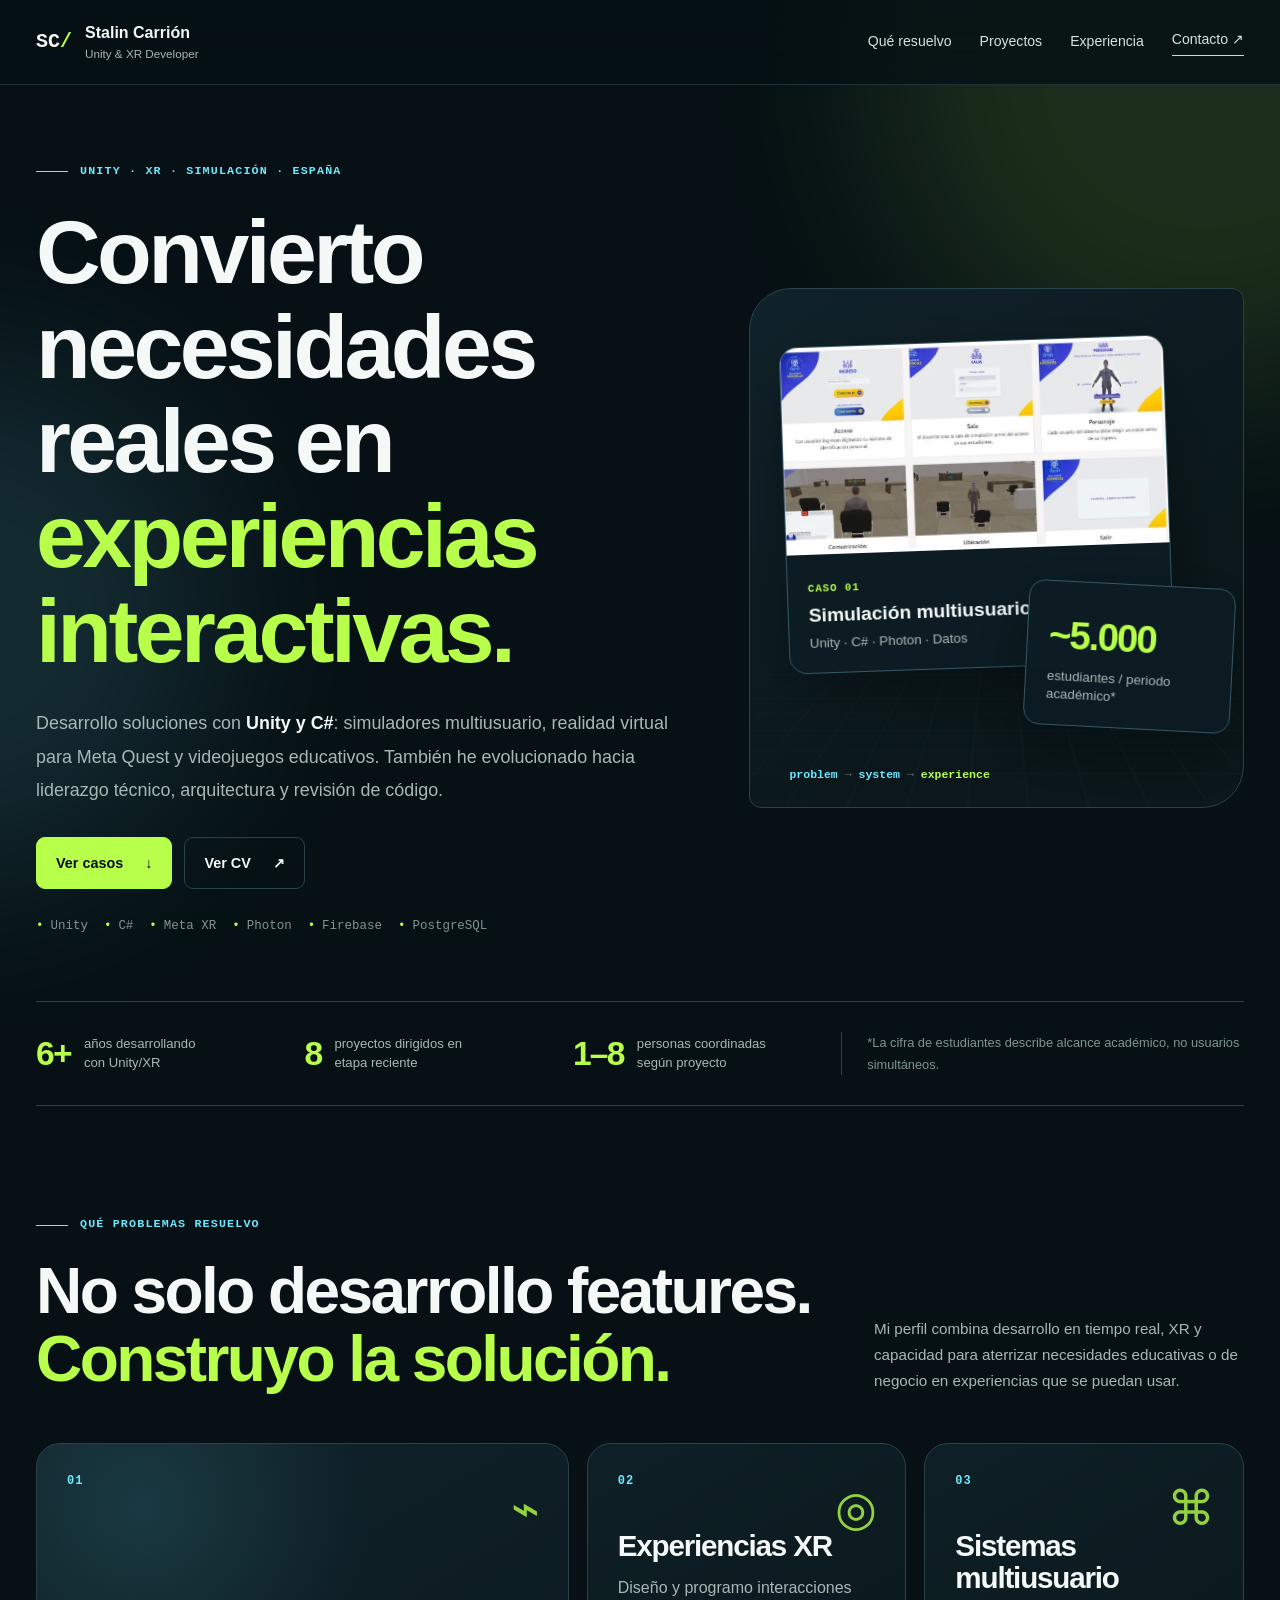
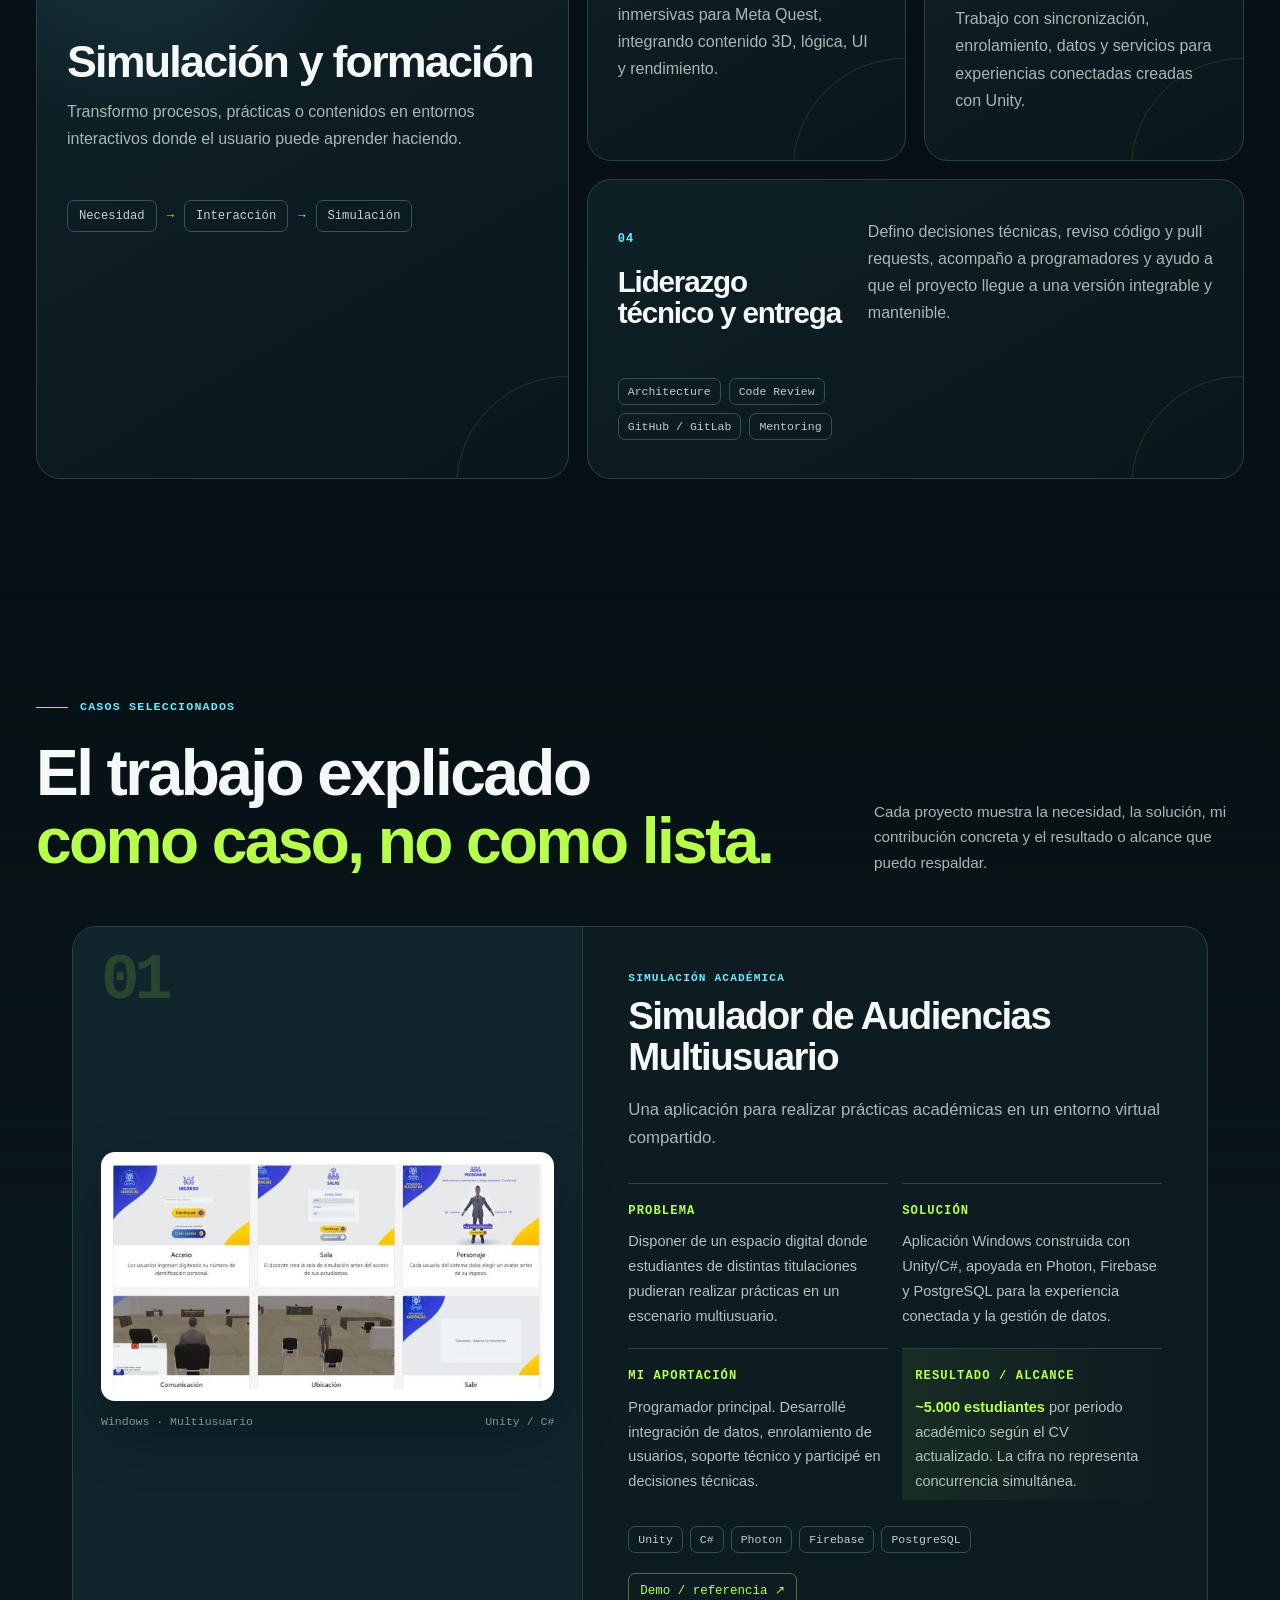
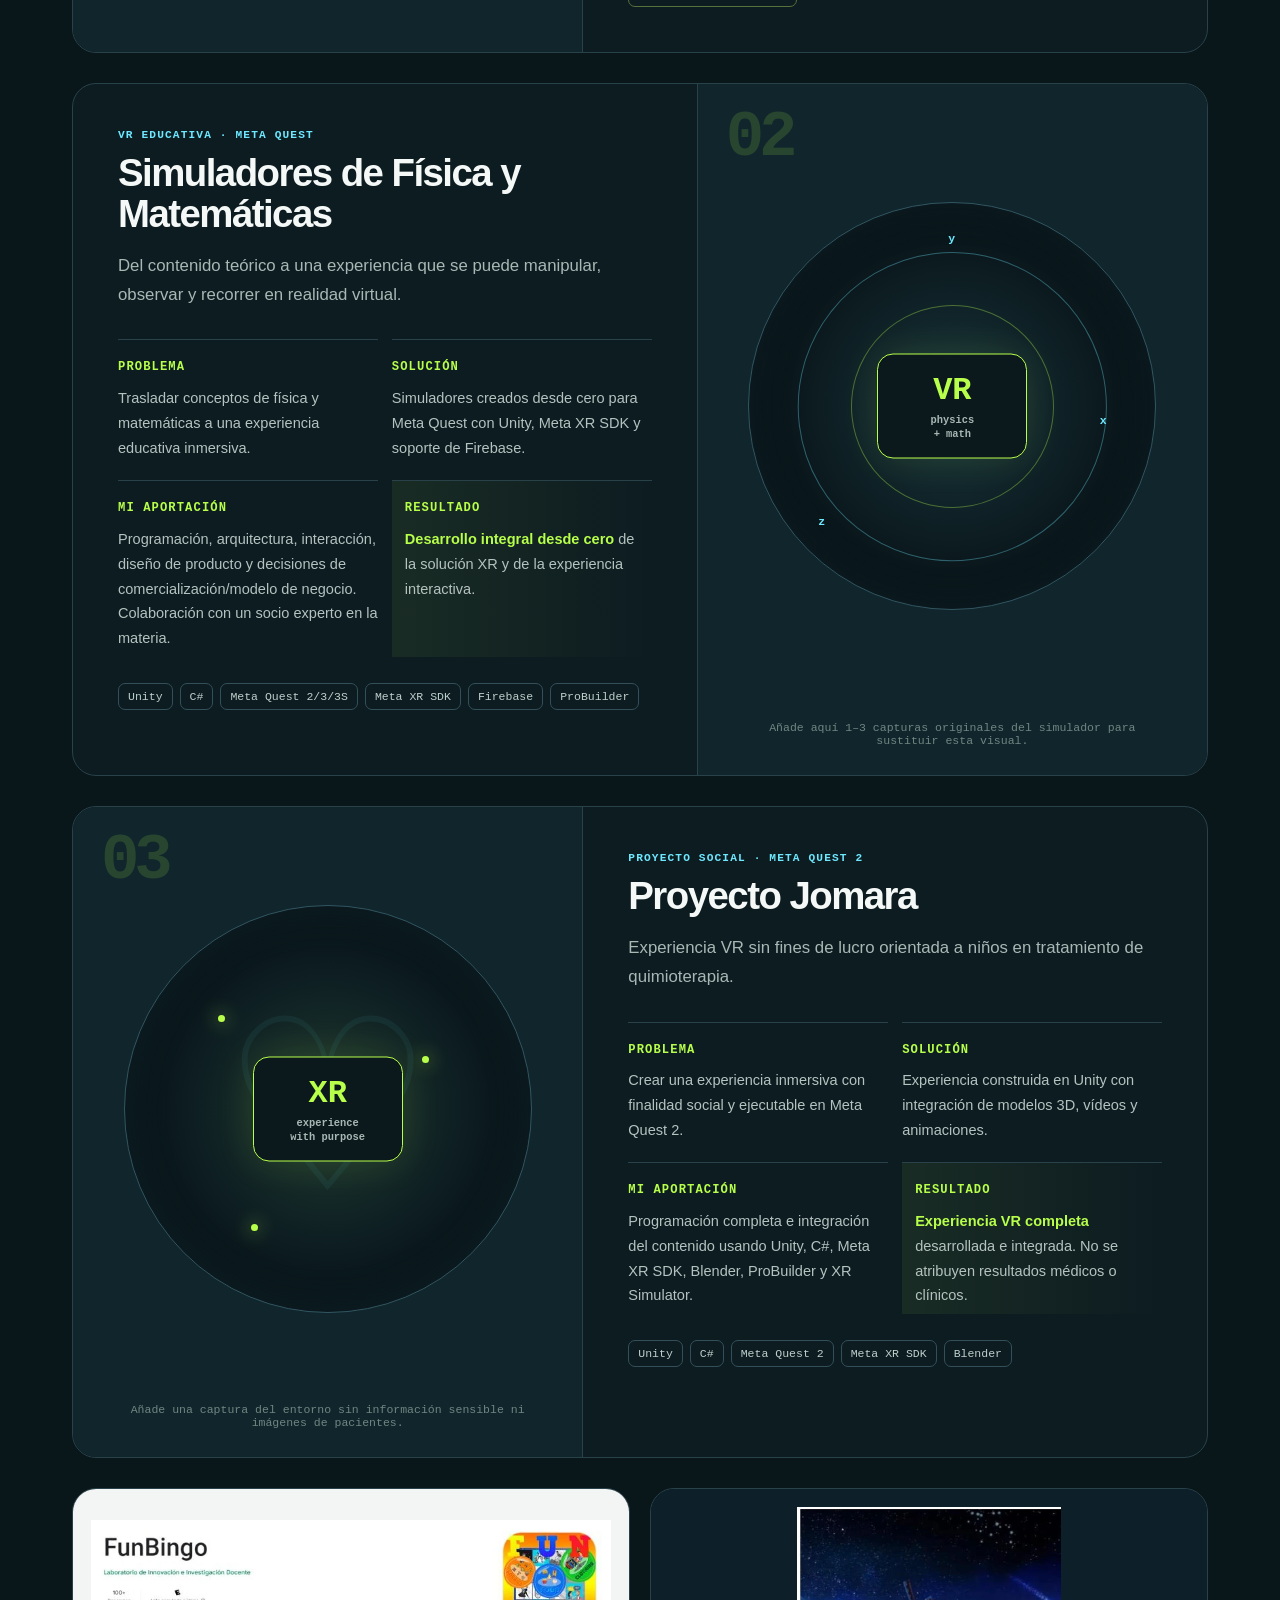
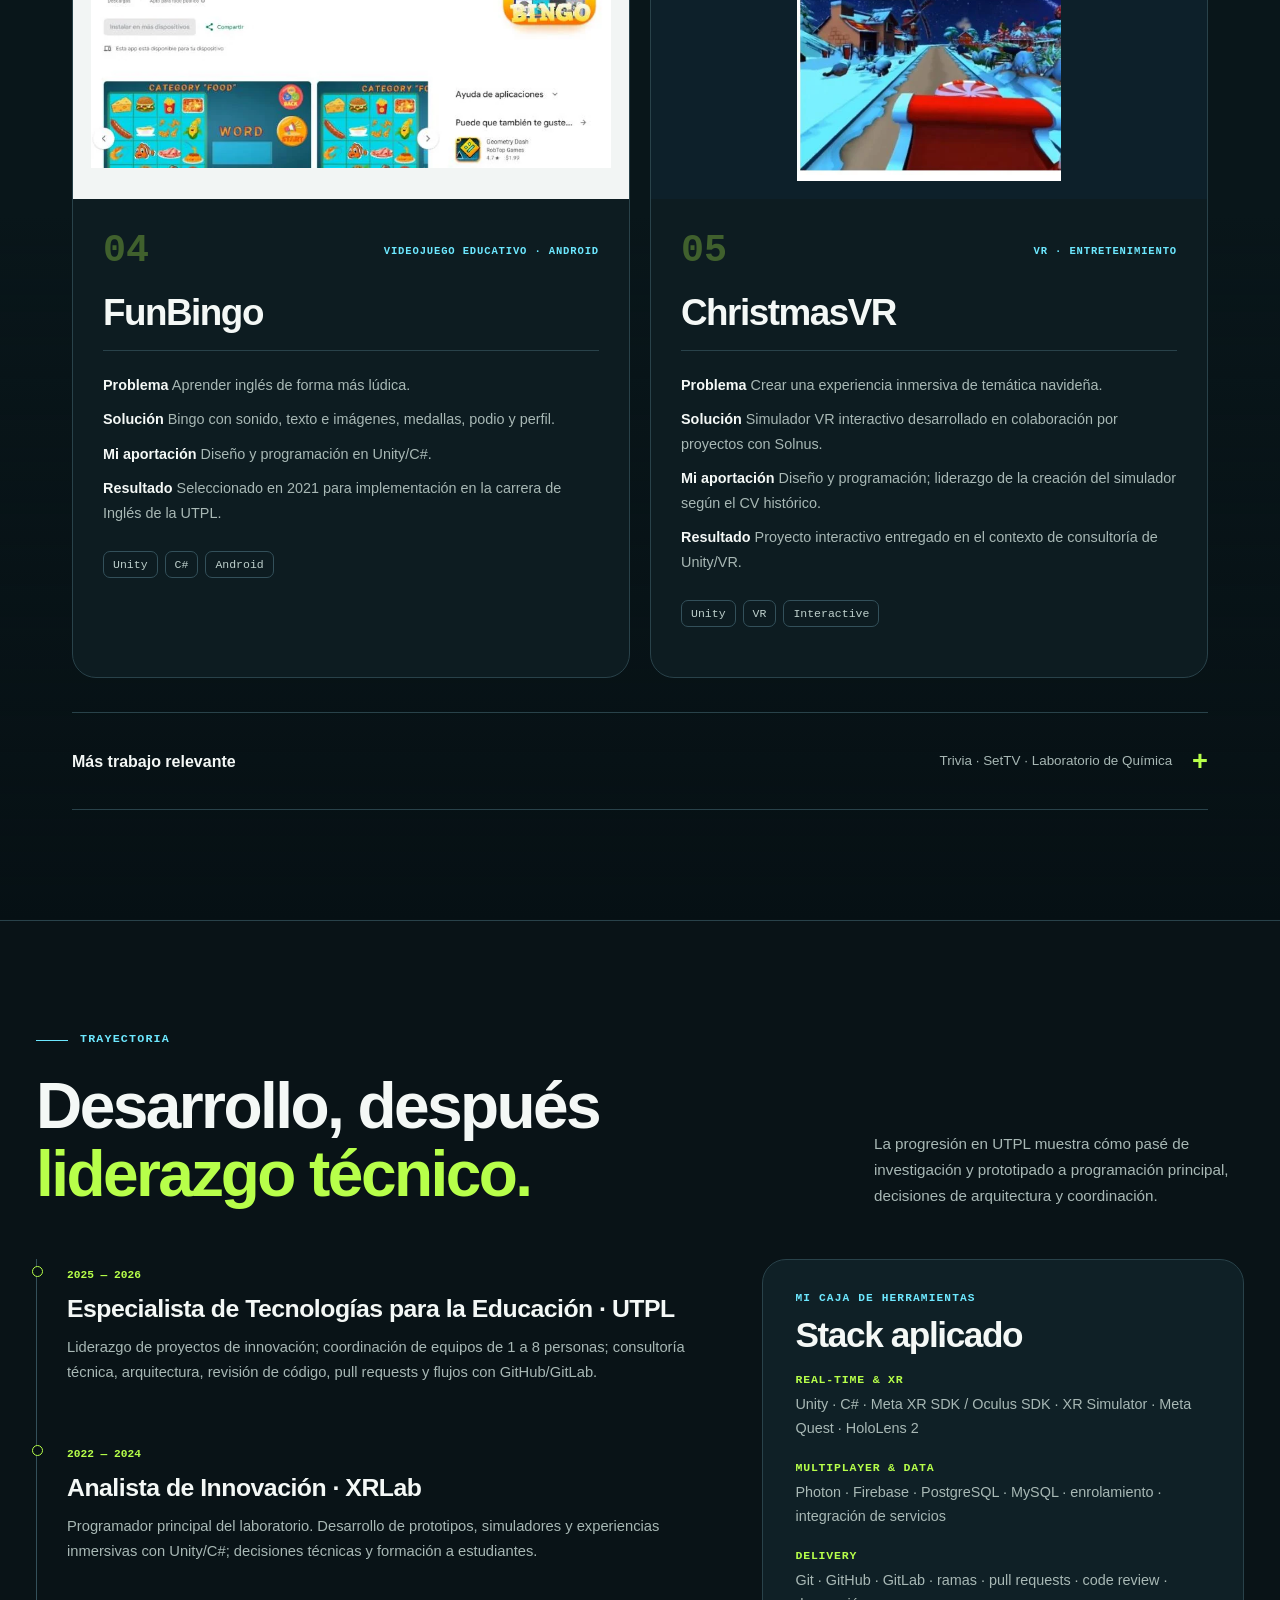
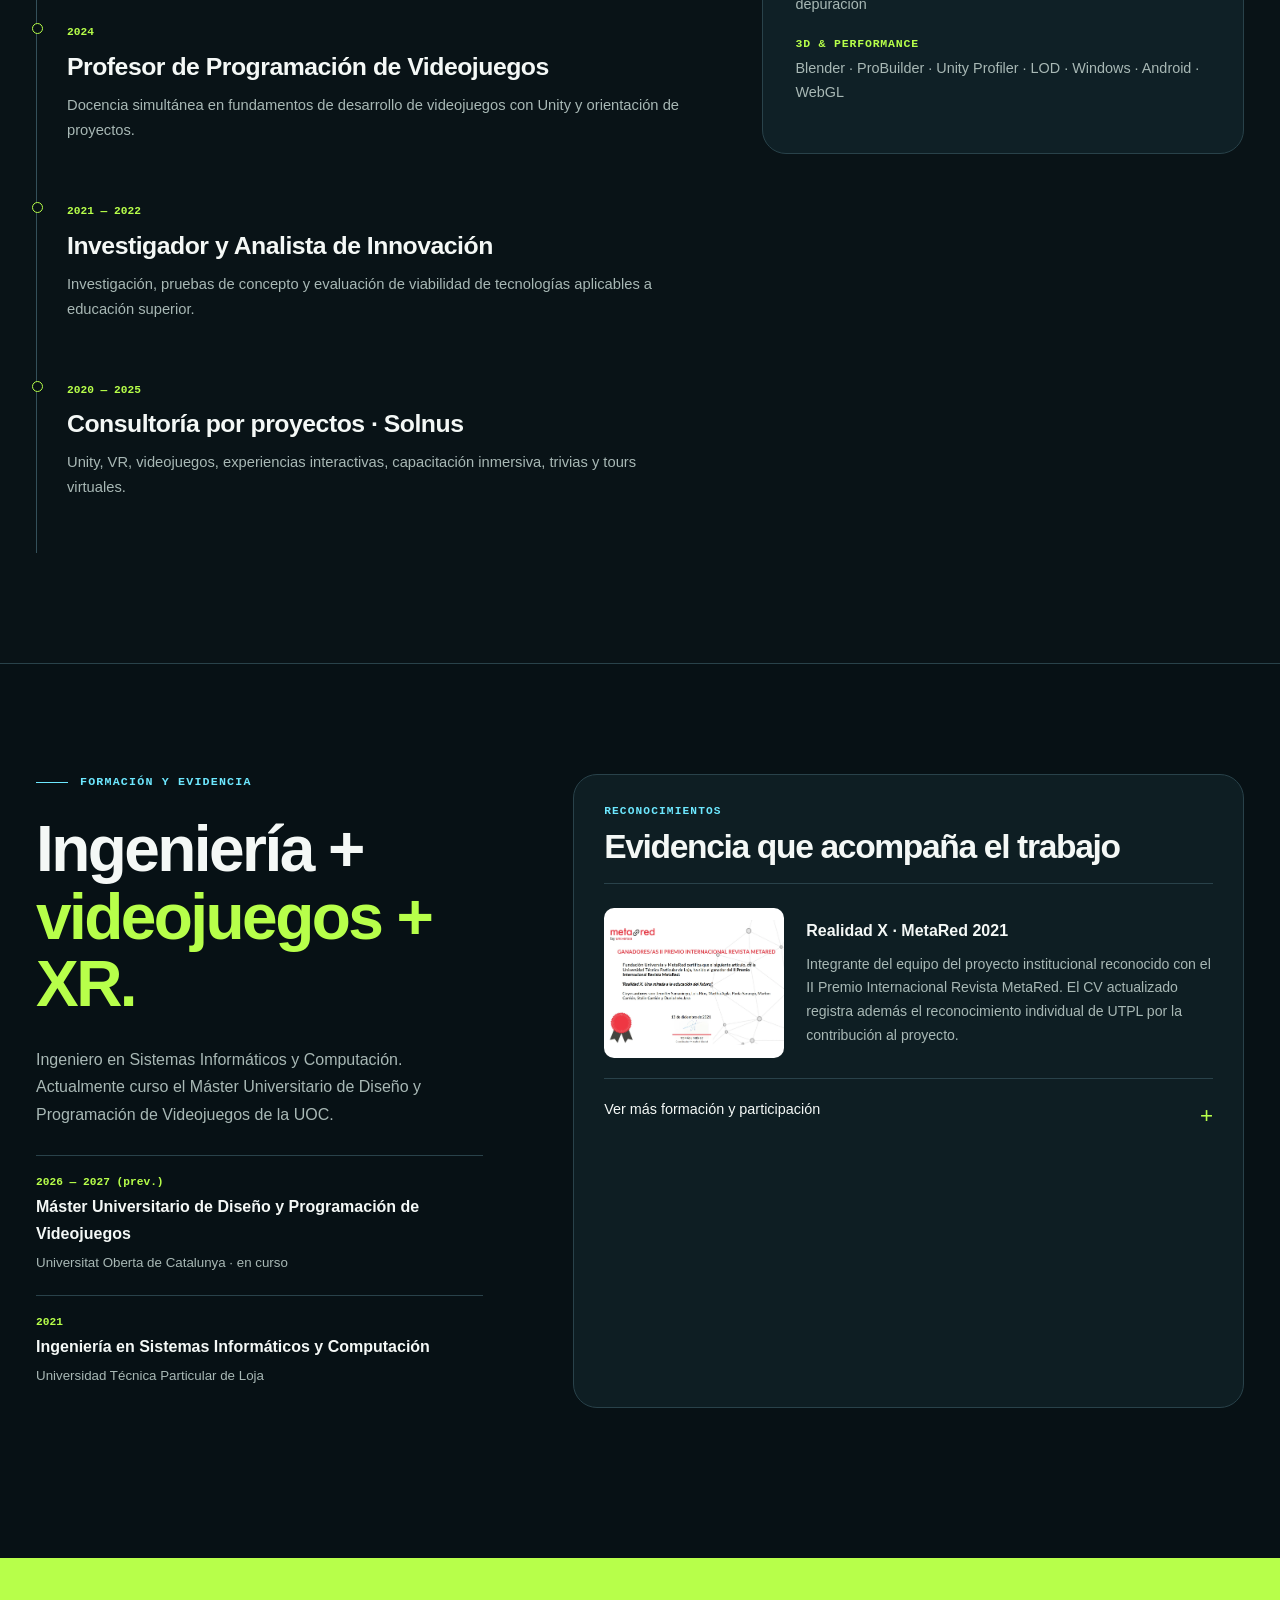
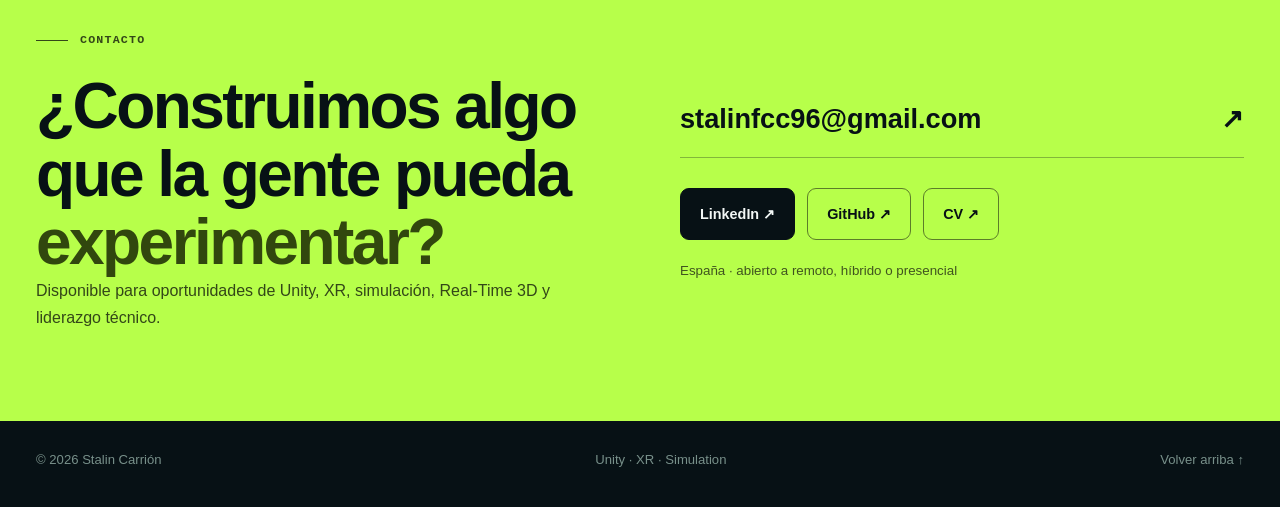
==== index.html @ 3adfeb64 "Portfolio files" ====
<!doctype html>
<html lang="es">
<head>
  <meta charset="utf-8">
  <meta name="viewport" content="width=device-width,initial-scale=1">
  <meta name="theme-color" content="#071115">
  <meta name="description" content="Portfolio de Stalin Carrión, Unity & XR Developer. Simulación multiusuario, realidad virtual, videojuegos educativos y liderazgo técnico.">
  <meta property="og:title" content="Stalin Carrión · Unity & XR Developer">
  <meta property="og:description" content="Unity, C#, XR y simulación aplicados a problemas reales. Casos, contribución técnica y resultados.">
  <meta property="og:type" content="website">
  <title>Stalin Carrión · Unity & XR Developer</title>
  <link rel="stylesheet" href="styles.css">
</head>
<body>
  <a class="skip" href="#contenido">Saltar al contenido</a>
  <div class="ambient ambient-a" aria-hidden="true"></div><div class="ambient ambient-b" aria-hidden="true"></div>
  <header class="site-header">
    <div class="wrap nav-wrap">
      <a class="brand" href="#inicio" aria-label="Stalin Carrión, inicio"><span class="brand-mark">SC<span>/</span></span><span>Stalin Carrión<small>Unity & XR Developer</small></span></a>
      <nav aria-label="Navegación principal"><a href="#soluciones">Qué resuelvo</a><a href="#proyectos">Proyectos</a><a href="#experiencia">Experiencia</a><a class="nav-cta" href="#contacto">Contacto ↗</a></nav>
    </div>
  </header>

  <main id="contenido">
    <section class="hero wrap" id="inicio">
      <div class="hero-copy reveal">
        <p class="eyebrow"><span></span> Unity · XR · Simulación · España</p>
        <h1>Convierto necesidades reales en <em>experiencias interactivas.</em></h1>
        <p class="hero-lead">Desarrollo soluciones con <strong>Unity y C#</strong>: simuladores multiusuario, realidad virtual para Meta Quest y videojuegos educativos. También he evolucionado hacia liderazgo técnico, arquitectura y revisión de código.</p>
        <div class="actions"><a class="btn primary" href="#proyectos">Ver casos <span>↓</span></a><a class="btn ghost" href="assets/cv/CV_Stalin_Carrion.pdf" target="_blank" rel="noopener">Ver CV <span>↗</span></a></div>
        <div class="tech-line" aria-label="Tecnologías destacadas"><span>Unity</span><span>C#</span><span>Meta XR</span><span>Photon</span><span>Firebase</span><span>PostgreSQL</span></div>
      </div>
      <div class="hero-stage reveal" aria-label="Proyecto destacado">
        <div class="stage-grid"></div>
        <div class="stage-card stage-card-main"><img src="assets/img/audiencias.webp" alt="Capturas del Simulador de Audiencias Multiusuario"><div><span class="kicker">CASO 01</span><strong>Simulación multiusuario</strong><small>Unity · C# · Photon · Datos</small></div></div>
        <div class="stage-card stage-card-float"><span>~5.000</span><small>estudiantes / periodo académico*</small></div>
        <div class="stage-code" aria-hidden="true"><span>problem</span> → <span>system</span> → <b>experience</b></div>
      </div>
    </section>

    <section class="proof wrap reveal" aria-label="Resumen profesional">
      <div><strong>6+</strong><span>años desarrollando con Unity/XR</span></div>
      <div><strong>8</strong><span>proyectos dirigidos en etapa reciente</span></div>
      <div><strong>1–8</strong><span>personas coordinadas según proyecto</span></div>
      <p>*La cifra de estudiantes describe alcance académico, no usuarios simultáneos.</p>
    </section>

    <section class="section wrap" id="soluciones">
      <div class="section-head reveal"><div><p class="eyebrow"><span></span> Qué problemas resuelvo</p><h2>No solo desarrollo features.<br><em>Construyo la solución.</em></h2></div><p>Mi perfil combina desarrollo en tiempo real, XR y capacidad para aterrizar necesidades educativas o de negocio en experiencias que se puedan usar.</p></div>
      <div class="bento">
        <article class="solve-card solve-large reveal"><div class="solve-index">01</div><div class="solve-icon">⌁</div><h3>Simulación y formación</h3><p>Transformo procesos, prácticas o contenidos en entornos interactivos donde el usuario puede aprender haciendo.</p><div class="mini-flow"><span>Necesidad</span><i>→</i><span>Interacción</span><i>→</i><span>Simulación</span></div></article>
        <article class="solve-card reveal"><div class="solve-index">02</div><div class="solve-icon">◎</div><h3>Experiencias XR</h3><p>Diseño y programo interacciones inmersivas para Meta Quest, integrando contenido 3D, lógica, UI y rendimiento.</p></article>
        <article class="solve-card reveal"><div class="solve-index">03</div><div class="solve-icon">⌘</div><h3>Sistemas multiusuario</h3><p>Trabajo con sincronización, enrolamiento, datos y servicios para experiencias conectadas creadas con Unity.</p></article>
        <article class="solve-card solve-wide reveal"><div><div class="solve-index">04</div><h3>Liderazgo técnico y entrega</h3></div><p>Defino decisiones técnicas, reviso código y pull requests, acompaño a programadores y ayudo a que el proyecto llegue a una versión integrable y mantenible.</p><div class="badge-row"><span>Architecture</span><span>Code Review</span><span>GitHub / GitLab</span><span>Mentoring</span></div></article>
      </div>
    </section>

    <section class="section projects-section" id="proyectos">
      <div class="wrap"><div class="section-head reveal"><div><p class="eyebrow"><span></span> Casos seleccionados</p><h2>El trabajo explicado<br><em>como caso, no como lista.</em></h2></div><p>Cada proyecto muestra la necesidad, la solución, mi contribución concreta y el resultado o alcance que puedo respaldar.</p></div>

        <article class="case wrap-card reveal" id="audiencias">
          <div class="case-media"><div class="case-number">01</div><a class="image-frame" href="assets/img/audiencias.webp" data-lightbox><img src="assets/img/audiencias.webp" alt="Pantallas de acceso, avatar y sala del Simulador de Audiencias Multiusuario"></a><div class="media-caption"><span>Windows · Multiusuario</span><span>Unity / C#</span></div></div>
          <div class="case-copy"><p class="case-kind">SIMULACIÓN ACADÉMICA</p><h3>Simulador de Audiencias Multiusuario</h3><p class="case-intro">Una aplicación para realizar prácticas académicas en un entorno virtual compartido.</p><div class="case-grid"><div><h4>Problema</h4><p>Disponer de un espacio digital donde estudiantes de distintas titulaciones pudieran realizar prácticas en un escenario multiusuario.</p></div><div><h4>Solución</h4><p>Aplicación Windows construida con Unity/C#, apoyada en Photon, Firebase y PostgreSQL para la experiencia conectada y la gestión de datos.</p></div><div><h4>Mi aportación</h4><p>Programador principal. Desarrollé integración de datos, enrolamiento de usuarios, soporte técnico y participé en decisiones técnicas.</p></div><div class="outcome"><h4>Resultado / alcance</h4><p><strong>~5.000 estudiantes</strong> por periodo académico según el CV actualizado. La cifra no representa concurrencia simultánea.</p></div></div><div class="stack"><span>Unity</span><span>C#</span><span>Photon</span><span>Firebase</span><span>PostgreSQL</span></div><div class="project-links" data-project="audiencias"></div></div>
        </article>

        <article class="case wrap-card reverse reveal" id="fisica">
          <div class="case-media media-concept"><div class="case-number">02</div><div class="concept-visual"><div class="orbit o1"></div><div class="orbit o2"></div><div class="vr-box">VR<span>physics<br>+ math</span></div><div class="axis axis-x">x</div><div class="axis axis-y">y</div><div class="axis axis-z">z</div></div><p class="placeholder-note">Añade aquí 1–3 capturas originales del simulador para sustituir esta visual.</p></div>
          <div class="case-copy"><p class="case-kind">VR EDUCATIVA · META QUEST</p><h3>Simuladores de Física y Matemáticas</h3><p class="case-intro">Del contenido teórico a una experiencia que se puede manipular, observar y recorrer en realidad virtual.</p><div class="case-grid"><div><h4>Problema</h4><p>Trasladar conceptos de física y matemáticas a una experiencia educativa inmersiva.</p></div><div><h4>Solución</h4><p>Simuladores creados desde cero para Meta Quest con Unity, Meta XR SDK y soporte de Firebase.</p></div><div><h4>Mi aportación</h4><p>Programación, arquitectura, interacción, diseño de producto y decisiones de comercialización/modelo de negocio. Colaboración con un socio experto en la materia.</p></div><div class="outcome"><h4>Resultado</h4><p><strong>Desarrollo integral desde cero</strong> de la solución XR y de la experiencia interactiva.</p></div></div><div class="stack"><span>Unity</span><span>C#</span><span>Meta Quest 2/3/3S</span><span>Meta XR SDK</span><span>Firebase</span><span>ProBuilder</span></div><div class="project-links" data-project="fisica"></div></div>
        </article>

        <article class="case wrap-card reveal" id="jomara">
          <div class="case-media media-concept social"><div class="case-number">03</div><div class="concept-visual"><div class="heartline">♡</div><div class="vr-box">XR<span>experience<br>with purpose</span></div><div class="spark s1"></div><div class="spark s2"></div><div class="spark s3"></div></div><p class="placeholder-note">Añade una captura del entorno sin información sensible ni imágenes de pacientes.</p></div>
          <div class="case-copy"><p class="case-kind">PROYECTO SOCIAL · META QUEST 2</p><h3>Proyecto Jomara</h3><p class="case-intro">Experiencia VR sin fines de lucro orientada a niños en tratamiento de quimioterapia.</p><div class="case-grid"><div><h4>Problema</h4><p>Crear una experiencia inmersiva con finalidad social y ejecutable en Meta Quest 2.</p></div><div><h4>Solución</h4><p>Experiencia construida en Unity con integración de modelos 3D, vídeos y animaciones.</p></div><div><h4>Mi aportación</h4><p>Programación completa e integración del contenido usando Unity, C#, Meta XR SDK, Blender, ProBuilder y XR Simulator.</p></div><div class="outcome"><h4>Resultado</h4><p><strong>Experiencia VR completa</strong> desarrollada e integrada. No se atribuyen resultados médicos o clínicos.</p></div></div><div class="stack"><span>Unity</span><span>C#</span><span>Meta Quest 2</span><span>Meta XR SDK</span><span>Blender</span></div><div class="project-links" data-project="jomara"></div></div>
        </article>

        <div class="project-duo">
          <article class="mini-case reveal" id="funbingo"><a class="mini-image light" href="assets/img/funbingo.webp" data-lightbox><img src="assets/img/funbingo.webp" alt="Capturas de FunBingo"></a><div class="mini-copy"><div class="mini-top"><span>04</span><p>VIDEOJUEGO EDUCATIVO · ANDROID</p></div><h3>FunBingo</h3><div class="mini-facts"><p><b>Problema</b> Aprender inglés de forma más lúdica.</p><p><b>Solución</b> Bingo con sonido, texto e imágenes, medallas, podio y perfil.</p><p><b>Mi aportación</b> Diseño y programación en Unity/C#.</p><p><b>Resultado</b> Seleccionado en 2021 para implementación en la carrera de Inglés de la UTPL.</p></div><div class="stack"><span>Unity</span><span>C#</span><span>Android</span></div><div class="project-links" data-project="funbingo"></div></div></article>
          <article class="mini-case reveal" id="christmas-vr"><a class="mini-image dark-img" href="assets/img/christmas-vr.webp" data-lightbox><img src="assets/img/christmas-vr.webp" alt="Escena de ChristmasVR"></a><div class="mini-copy"><div class="mini-top"><span>05</span><p>VR · ENTRETENIMIENTO</p></div><h3>ChristmasVR</h3><div class="mini-facts"><p><b>Problema</b> Crear una experiencia inmersiva de temática navideña.</p><p><b>Solución</b> Simulador VR interactivo desarrollado en colaboración por proyectos con Solnus.</p><p><b>Mi aportación</b> Diseño y programación; liderazgo de la creación del simulador según el CV histórico.</p><p><b>Resultado</b> Proyecto interactivo entregado en el contexto de consultoría de Unity/VR.</p></div><div class="stack"><span>Unity</span><span>VR</span><span>Interactive</span></div><div class="project-links" data-project="christmas"></div></div></article>
        </div>

        <details class="more-work reveal"><summary><span>Más trabajo relevante</span><span>Trivia · SetTV · Laboratorio de Química</span><b>+</b></summary><div class="more-grid"><article><a href="assets/img/trivia.webp" data-lightbox><img src="assets/img/trivia.webp" alt="Capturas de Trivia of University"></a><p class="case-kind">DISEÑO + PROGRAMACIÓN</p><h3>Trivia of University</h3><p>Juego de trivia interactivo para móvil y pantallas táctiles.</p></article><article><a href="assets/img/set-tv.webp" data-lightbox><img src="assets/img/set-tv.webp" alt="Captura del Simulador SetTV"></a><p class="case-kind">ASESORÍA DE PROGRAMACIÓN</p><h3>Simulador SetTV</h3><p>Participación como asesor técnico/programación, sin atribuirme el desarrollo completo.</p></article><article><a href="assets/img/quimica.webp" data-lightbox><img src="assets/img/quimica.webp" alt="Captura del Simulador de Laboratorio de Química"></a><p class="case-kind">ASESORÍA DE PROGRAMACIÓN</p><h3>Laboratorio de Química</h3><p>Apoyo y asesoría de programación en un simulador educativo.</p></article></div></details>
      </div>
    </section>

    <section class="section experience" id="experiencia"><div class="wrap"><div class="section-head reveal"><div><p class="eyebrow"><span></span> Trayectoria</p><h2>Desarrollo, después<br><em>liderazgo técnico.</em></h2></div><p>La progresión en UTPL muestra cómo pasé de investigación y prototipado a programación principal, decisiones de arquitectura y coordinación.</p></div><div class="exp-layout"><div class="timeline reveal"><article><span class="date">2025 — 2026</span><h3>Especialista de Tecnologías para la Educación · UTPL</h3><p>Liderazgo de proyectos de innovación; coordinación de equipos de 1 a 8 personas; consultoría técnica, arquitectura, revisión de código, pull requests y flujos con GitHub/GitLab.</p></article><article><span class="date">2022 — 2024</span><h3>Analista de Innovación · XRLab</h3><p>Programador principal del laboratorio. Desarrollo de prototipos, simuladores y experiencias inmersivas con Unity/C#; decisiones técnicas y formación a estudiantes.</p></article><article><span class="date">2024</span><h3>Profesor de Programación de Videojuegos</h3><p>Docencia simultánea en fundamentos de desarrollo de videojuegos con Unity y orientación de proyectos.</p></article><article><span class="date">2021 — 2022</span><h3>Investigador y Analista de Innovación</h3><p>Investigación, pruebas de concepto y evaluación de viabilidad de tecnologías aplicables a educación superior.</p></article><article><span class="date">2020 — 2025</span><h3>Consultoría por proyectos · Solnus</h3><p>Unity, VR, videojuegos, experiencias interactivas, capacitación inmersiva, trivias y tours virtuales.</p></article></div><aside class="toolbox reveal"><p class="case-kind">MI CAJA DE HERRAMIENTAS</p><h3>Stack aplicado</h3><dl><dt>Real-time & XR</dt><dd>Unity · C# · Meta XR SDK / Oculus SDK · XR Simulator · Meta Quest · HoloLens 2</dd><dt>Multiplayer & Data</dt><dd>Photon · Firebase · PostgreSQL · MySQL · enrolamiento · integración de servicios</dd><dt>Delivery</dt><dd>Git · GitHub · GitLab · ramas · pull requests · code review · depuración</dd><dt>3D & Performance</dt><dd>Blender · ProBuilder · Unity Profiler · LOD · Windows · Android · WebGL</dd></dl></aside></div></div></section>

    <section class="section wrap profile" id="perfil"><div class="profile-copy reveal"><p class="eyebrow"><span></span> Formación y evidencia</p><h2>Ingeniería +<br><em>videojuegos + XR.</em></h2><p>Ingeniero en Sistemas Informáticos y Computación. Actualmente curso el Máster Universitario de Diseño y Programación de Videojuegos de la UOC.</p><div class="edu"><span>2026 — 2027 (prev.)</span><strong>Máster Universitario de Diseño y Programación de Videojuegos</strong><small>Universitat Oberta de Catalunya · en curso</small></div><div class="edu"><span>2021</span><strong>Ingeniería en Sistemas Informáticos y Computación</strong><small>Universidad Técnica Particular de Loja</small></div></div><div class="recognition reveal"><p class="case-kind">RECONOCIMIENTOS</p><h3>Evidencia que acompaña el trabajo</h3><div class="recognition-card"><img src="assets/img/metared.webp" alt="Certificado del II Premio Internacional Revista MetaRed"><div><strong>Realidad X · MetaRed 2021</strong><p>Integrante del equipo del proyecto institucional reconocido con el II Premio Internacional Revista MetaRed. El CV actualizado registra además el reconocimiento individual de UTPL por la contribución al proyecto.</p></div></div><details><summary>Ver más formación y participación <span>+</span></summary><ul><li>Ponente · Seminario de Experiencias Educativas con Realidad Extendida (2021)</li><li>Curso-taller “Realidad Aumentada en la Educación” (2023)</li><li>Participación · Congreso de Innovación Educativa RIEU (2025)</li></ul></details></div></section>

    <section class="contact" id="contacto"><div class="wrap contact-grid reveal"><div><p class="eyebrow dark-eye"><span></span> Contacto</p><h2>¿Construimos algo<br>que la gente pueda <em>experimentar?</em></h2><p>Disponible para oportunidades de Unity, XR, simulación, Real-Time 3D y liderazgo técnico.</p></div><div class="contact-actions"><a class="email" href="mailto:stalinfcc96@gmail.com">stalinfcc96@gmail.com <span>↗</span></a><div class="actions"><a class="btn ink" href="https://www.linkedin.com/in/stalin-carrion-1705741b4/" target="_blank" rel="noopener">LinkedIn ↗</a><a class="btn outline-ink github-link" href="#" target="_blank" rel="noopener" hidden>GitHub ↗</a><a class="btn outline-ink" href="assets/cv/CV_Stalin_Carrion.pdf" target="_blank" rel="noopener">CV ↗</a></div><small>España · abierto a remoto, híbrido o presencial</small></div></div></section>
  </main>

  <footer class="wrap footer"><span>© <span id="year"></span> Stalin Carrión</span><span>Unity · XR · Simulation</span><a href="#inicio">Volver arriba ↑</a></footer>

  <div class="lightbox" id="lightbox" hidden><button aria-label="Cerrar imagen">×</button><img alt="Vista ampliada"><p></p></div>
  <script src="config.js"></script><script src="script.js"></script>
</body>
</html>
---- styles.css ----
:root{color-scheme:dark;--bg:#071115;--bg2:#0b171c;--panel:#0f1f25;--panel2:#12262d;--ink:#f4f8f6;--muted:#a8b8b5;--line:#29424a;--accent:#b7ff4a;--cyan:#6de8ff;--warm:#f1ffcf;--radius:24px;--mono:ui-monospace,SFMono-Regular,Consolas,monospace}*{box-sizing:border-box}html{scroll-behavior:smooth;scroll-padding-top:100px}body{margin:0;background:var(--bg);color:var(--ink);font:16px/1.7 Inter,"Segoe UI",Arial,sans-serif;overflow-x:hidden}body:before{content:"";position:fixed;inset:0;pointer-events:none;opacity:.18;background-image:linear-gradient(rgba(255,255,255,.03) 1px,transparent 1px),linear-gradient(90deg,rgba(255,255,255,.03) 1px,transparent 1px);background-size:56px 56px;mask-image:linear-gradient(to bottom,#000 0,transparent 85%);z-index:-3}.ambient{position:fixed;border-radius:50%;filter:blur(90px);opacity:.12;pointer-events:none;z-index:-2}.ambient-a{width:650px;height:650px;background:var(--accent);top:-260px;right:-250px}.ambient-b{width:520px;height:520px;background:var(--cyan);left:-300px;top:40%}a{color:inherit;text-decoration:none}img{max-width:100%;display:block}h1,h2,h3,h4,p{margin-top:0}h1,h2,h3{letter-spacing:-.04em;line-height:1.06}h1{font-size:clamp(3.4rem,7vw,7rem);font-weight:650;margin-bottom:28px}h2{font-size:clamp(2.7rem,5vw,5rem);font-weight:620;margin:0}h3{font-size:clamp(1.8rem,3vw,3.2rem);margin-bottom:18px;font-weight:620}h4{font-size:.76rem;font-family:var(--mono);letter-spacing:.09em;text-transform:uppercase;color:var(--accent);margin-bottom:8px}em{font-style:normal;color:var(--accent)}strong{font-weight:650}.wrap{width:min(1240px,calc(100% - 72px));margin-inline:auto}.skip{position:fixed;top:14px;left:14px;background:var(--accent);color:#071115;padding:10px 14px;transform:translateY(-170%);z-index:100}.skip:focus{transform:none}.site-header{position:sticky;top:0;z-index:40;border-bottom:1px solid rgba(61,91,99,.45);background:rgba(7,17,21,.84);backdrop-filter:blur(18px)}.nav-wrap{min-height:84px;display:flex;justify-content:space-between;align-items:center;gap:24px}.brand{display:flex;align-items:center;gap:13px;font-weight:650;line-height:1.2}.brand small{display:block;color:var(--muted);font-size:.73rem;font-weight:400;margin-top:4px}.brand-mark{font-family:var(--mono);font-size:1.25rem}.brand-mark span{color:var(--accent)}nav{display:flex;gap:28px;align-items:center;font-size:.88rem}nav a{color:#d7e1df}nav a:hover{color:var(--accent)}.nav-cta{border-bottom:1px solid var(--accent);padding-bottom:4px}.hero{min-height:760px;display:grid;grid-template-columns:1.13fr .87fr;gap:70px;align-items:center;padding-block:78px 68px}.eyebrow{font:700 .73rem/1.5 var(--mono);letter-spacing:.1em;text-transform:uppercase;color:var(--cyan);display:flex;align-items:center;gap:12px;margin-bottom:24px}.eyebrow>span{display:inline-block;width:32px;height:1px;background:currentColor}.hero-lead{font-size:1.12rem;line-height:1.85;color:var(--muted);max-width:670px}.hero-lead strong{color:var(--ink)}.actions{display:flex;gap:12px;flex-wrap:wrap;margin-top:30px}.btn{display:inline-flex;align-items:center;justify-content:center;gap:22px;min-height:52px;padding:12px 19px;border-radius:9px;border:1px solid var(--line);font-weight:650;font-size:.9rem;transition:.2s transform,.2s background,.2s border-color}.btn:hover{transform:translateY(-2px)}.primary{background:var(--accent);color:#071115;border-color:var(--accent)}.ghost:hover{border-color:var(--accent);background:#101f17}.tech-line{display:flex;gap:10px 16px;flex-wrap:wrap;color:#7f9490;font:.78rem var(--mono);margin-top:30px}.tech-line span:before{content:"•";color:var(--accent);margin-right:7px}.hero-stage{position:relative;min-height:520px;border:1px solid var(--line);border-radius:42px 12px 42px 12px;background:linear-gradient(145deg,#10232a,#0b171b 65%);overflow:hidden;padding:44px}.stage-grid{position:absolute;inset:0;opacity:.28;background-image:linear-gradient(rgba(109,232,255,.08) 1px,transparent 1px),linear-gradient(90deg,rgba(109,232,255,.08) 1px,transparent 1px);background-size:38px 38px;transform:perspective(500px) rotateX(58deg) translateY(150px) scale(1.6);transform-origin:bottom}.stage-card{position:absolute;z-index:2;background:rgba(12,28,34,.94);border:1px solid #345864;box-shadow:0 22px 65px rgba(0,0,0,.35)}.stage-card-main{left:7%;top:10%;width:78%;border-radius:18px;overflow:hidden;transform:rotate(-2deg)}.stage-card-main img{width:100%;background:#fff;aspect-ratio:1.85;object-fit:contain}.stage-card-main>div{padding:18px 20px}.stage-card-main strong,.stage-card-main small{display:block}.stage-card-main strong{font-size:1.2rem}.stage-card-main small{color:var(--muted)}.kicker{font:700 .67rem var(--mono);color:var(--accent);letter-spacing:.09em}.stage-card-float{right:2%;bottom:15%;width:42%;padding:21px;border-radius:16px;transform:rotate(3deg);backdrop-filter:blur(8px)}.stage-card-float span{display:block;color:var(--accent);font-size:2.4rem;font-weight:650;letter-spacing:-.05em}.stage-card-float small{display:block;color:var(--muted);line-height:1.35}.stage-code{position:absolute;bottom:5%;left:8%;font:700 .72rem var(--mono);color:#68807b}.stage-code span{color:var(--cyan)}.stage-code b{color:var(--accent)}.proof{display:grid;grid-template-columns:1fr 1fr 1fr 1.5fr;border-block:1px solid var(--line);padding-block:30px}.proof>div{display:flex;align-items:center;gap:13px}.proof strong{font-size:2.1rem;line-height:1;color:var(--accent);letter-spacing:-.05em}.proof span{font-size:.82rem;line-height:1.4;color:var(--muted);max-width:135px}.proof p{margin:0;border-left:1px solid var(--line);padding-left:25px;color:#7f9490;font-size:.8rem;align-self:center}.section{padding-block:110px}.section-head{display:flex;justify-content:space-between;gap:55px;align-items:end;margin-bottom:50px}.section-head>div{max-width:850px}.section-head>p{color:var(--muted);max-width:370px;margin:0;font-size:.95rem}.bento{display:grid;grid-template-columns:1.25fr .75fr .75fr;gap:18px}.solve-card{position:relative;background:linear-gradient(150deg,#0e2026,#0a171b);border:1px solid var(--line);border-radius:var(--radius);padding:30px;min-height:300px;overflow:hidden}.solve-card:after{content:"";position:absolute;width:220px;height:220px;border:1px solid rgba(183,255,74,.12);border-radius:50%;right:-110px;bottom:-120px}.solve-card h3{font-size:1.85rem;margin:42px 0 12px}.solve-card p{color:var(--muted);max-width:490px}.solve-large{grid-row:span 2;min-height:620px;background:radial-gradient(circle at 20% 10%,rgba(109,232,255,.12),transparent 32%),linear-gradient(150deg,#0f2229,#0a171b)}.solve-large h3{font-size:2.8rem;margin-top:150px}.solve-wide{grid-column:2/4;min-height:300px;display:grid;grid-template-columns:.8fr 1.2fr;gap:20px;align-items:center}.solve-wide h3{margin:20px 0 0}.solve-icon{position:absolute;right:28px;top:28px;font-size:3rem;color:var(--accent);font-family:var(--mono);opacity:.8}.solve-index{font:700 .75rem var(--mono);color:var(--cyan);letter-spacing:.08em}.mini-flow{margin-top:48px;display:flex;gap:10px;align-items:center;flex-wrap:wrap;font:.76rem var(--mono)}.mini-flow span{border:1px solid #36555e;padding:8px 11px;border-radius:7px;color:#c5d4d1}.mini-flow i{color:var(--accent);font-style:normal}.badge-row{display:flex;gap:8px;flex-wrap:wrap}.badge-row span,.stack span{font:.72rem var(--mono);border:1px solid #33505a;padding:6px 9px;border-radius:7px;color:#bed0cc}.projects-section{background:linear-gradient(180deg,transparent,#09161a 20%,#09161a 80%,transparent)}.wrap-card{width:min(1240px,calc(100% - 72px));margin:0 auto 30px}.case{display:grid;grid-template-columns:.9fr 1.1fr;border:1px solid var(--line);border-radius:var(--radius);overflow:hidden;background:#0d1c21}.case.reverse{grid-template-columns:1.1fr .9fr}.case.reverse .case-media{order:2}.case-media{position:relative;background:#10252c;padding:28px;border-right:1px solid var(--line);min-height:650px;display:flex;flex-direction:column;justify-content:center}.case.reverse .case-media{border-right:0;border-left:1px solid var(--line)}.case-number{position:absolute;left:28px;top:22px;font:700 4rem/1 var(--mono);color:rgba(183,255,74,.15);letter-spacing:-.08em}.image-frame{display:block;background:#fff;padding:12px;border-radius:14px;box-shadow:0 28px 60px rgba(0,0,0,.28);transition:transform .3s}.image-frame:hover{transform:translateY(-4px) rotate(-.5deg)}.image-frame img{width:100%;object-fit:contain}.media-caption{display:flex;justify-content:space-between;gap:15px;color:#7f9691;font:.72rem var(--mono);margin-top:14px}.case-copy{padding:45px}.case-kind{font:700 .7rem var(--mono);letter-spacing:.1em;color:var(--cyan);margin-bottom:12px}.case-intro{font-size:1.05rem;color:var(--muted);max-width:650px;margin-bottom:30px}.case-grid{display:grid;grid-template-columns:1fr 1fr;gap:14px}.case-grid>div{border-top:1px solid var(--line);padding:17px 0 6px}.case-grid p{color:#b4c3c0;font-size:.91rem;margin-bottom:0}.case-grid .outcome{background:linear-gradient(90deg,rgba(183,255,74,.07),transparent);padding-inline:13px}.case-grid .outcome strong{color:var(--accent)}.stack{display:flex;gap:7px;flex-wrap:wrap;margin-top:26px}.project-links{display:flex;gap:9px;flex-wrap:wrap;margin-top:20px}.project-links a{font:.78rem var(--mono);border:1px solid #56713a;color:var(--accent);padding:8px 11px;border-radius:7px}.media-concept{overflow:hidden}.concept-visual{position:relative;width:min(450px,90%);aspect-ratio:1;border:1px solid #325662;border-radius:50%;margin:auto;background:radial-gradient(circle,#18343c 0,#0d1d22 46%,#071115 69%);box-shadow:inset 0 0 50px rgba(109,232,255,.08)}.orbit{position:absolute;border:1px solid rgba(109,232,255,.35);border-radius:50%;inset:12%;transform:rotate(38deg)}.orbit.o2{inset:25%;transform:rotate(-28deg);border-color:rgba(183,255,74,.35)}.vr-box{position:absolute;left:50%;top:50%;transform:translate(-50%,-50%);width:150px;height:105px;border:1px solid var(--accent);border-radius:16px;background:#0b181c;display:flex;flex-direction:column;align-items:center;justify-content:center;font:700 2rem var(--mono);color:var(--accent);box-shadow:0 0 40px rgba(183,255,74,.12)}.vr-box span{font-size:.65rem;line-height:1.35;color:var(--muted);text-align:center;margin-top:4px}.axis{position:absolute;font:700 .72rem var(--mono);color:var(--cyan)}.axis-x{right:12%;top:52%}.axis-y{left:49%;top:7%}.axis-z{left:17%;bottom:20%}.placeholder-note{font:.72rem var(--mono);color:#708681;text-align:center;margin:20px auto 0;max-width:420px}.social .concept-visual{background:radial-gradient(circle,rgba(183,255,74,.1),#0d1d22 48%,#071115 72%)}.heartline{position:absolute;inset:0;display:flex;align-items:center;justify-content:center;font-size:15rem;color:rgba(109,232,255,.06);font-family:serif}.spark{position:absolute;width:7px;height:7px;background:var(--accent);border-radius:50%;box-shadow:0 0 18px var(--accent)}.s1{left:23%;top:27%}.s2{right:25%;top:37%}.s3{left:31%;bottom:20%}.project-duo{width:min(1240px,calc(100% - 72px));margin:0 auto;display:grid;grid-template-columns:1fr 1fr;gap:20px}.mini-case{background:#0d1c21;border:1px solid var(--line);border-radius:var(--radius);overflow:hidden}.mini-image{display:block;height:310px;padding:18px;background:#f2f5f4}.mini-image.dark-img{background:#0d202a}.mini-image img{width:100%;height:100%;object-fit:contain}.mini-copy{padding:30px}.mini-top{display:flex;align-items:center;justify-content:space-between;gap:14px;margin-bottom:20px}.mini-top>span{font:700 2.4rem var(--mono);color:rgba(183,255,74,.3)}.mini-top p{font:700 .66rem var(--mono);letter-spacing:.08em;color:var(--cyan);margin:0;text-align:right}.mini-copy h3{font-size:2.3rem}.mini-facts{border-top:1px solid var(--line);padding-top:12px}.mini-facts p{color:var(--muted);font-size:.9rem;margin:10px 0}.mini-facts b{color:var(--ink)}.more-work{width:min(1240px,calc(100% - 72px));margin:34px auto 0;border-block:1px solid var(--line)}.more-work summary{cursor:pointer;list-style:none;display:flex;align-items:center;gap:20px;padding:25px 0}.more-work summary::-webkit-details-marker{display:none}.more-work summary>span:first-child{font-weight:650}.more-work summary>span:nth-child(2){margin-left:auto;color:var(--muted);font-size:.84rem}.more-work summary b{color:var(--accent);font-size:1.7rem;transition:.2s}.more-work[open] summary b{transform:rotate(45deg)}.more-grid{display:grid;grid-template-columns:repeat(3,1fr);gap:20px;padding:8px 0 32px}.more-grid article{background:#0d1c21;border:1px solid var(--line);border-radius:16px;padding:18px}.more-grid img{height:190px;width:100%;object-fit:contain;background:#16272c;border-radius:10px;margin-bottom:18px}.more-grid h3{font-size:1.35rem;margin-bottom:10px}.more-grid p{color:var(--muted);font-size:.88rem}.experience{border-block:1px solid var(--line);background:#091317}.exp-layout{display:grid;grid-template-columns:1.15fr .85fr;gap:75px}.timeline article{position:relative;border-left:1px solid #34505a;padding:0 0 38px 30px}.timeline article:before{content:"";position:absolute;left:-5px;top:7px;width:9px;height:9px;border-radius:50%;background:var(--bg);border:1px solid var(--accent)}.date{font:700 .7rem var(--mono);color:var(--accent)}.timeline h3{font-size:1.55rem;line-height:1.25;margin:8px 0 10px;letter-spacing:-.02em}.timeline p{color:var(--muted);font-size:.92rem;max-width:680px}.toolbox{background:#0f2026;border:1px solid var(--line);border-radius:var(--radius);padding:32px;align-self:start;position:sticky;top:120px}.toolbox h3{font-size:2.2rem}.toolbox dt{font:700 .72rem var(--mono);text-transform:uppercase;color:var(--accent);letter-spacing:.07em;margin:20px 0 6px}.toolbox dd{margin:0;color:var(--muted);font-size:.9rem}.profile{display:grid;grid-template-columns:.8fr 1.2fr;gap:90px}.profile-copy>p:not(.eyebrow){color:var(--muted);font-size:1rem;margin:27px 0}.edu{border-top:1px solid var(--line);padding:20px 0}.edu span,.edu strong,.edu small{display:block}.edu span{font:700 .7rem var(--mono);color:var(--accent)}.edu strong{margin:5px 0}.edu small{color:var(--muted)}.recognition{border:1px solid var(--line);border-radius:var(--radius);background:#0e1e23;padding:30px}.recognition h3{font-size:2.1rem}.recognition-card{display:grid;grid-template-columns:180px 1fr;gap:22px;align-items:center;border-top:1px solid var(--line);padding-top:24px}.recognition-card img{width:180px;height:150px;object-fit:contain;background:#fff;border-radius:10px}.recognition-card p{color:var(--muted);font-size:.88rem;margin:8px 0 0}.recognition details{border-top:1px solid var(--line);margin-top:20px}.recognition summary{cursor:pointer;list-style:none;padding:18px 0 0;font-size:.9rem;display:flex;justify-content:space-between}.recognition summary::-webkit-details-marker{display:none}.recognition summary span{color:var(--accent);font-size:1.4rem}.recognition ul{color:var(--muted);font-size:.86rem}.contact{background:var(--accent);color:#071115;margin-top:40px}.contact-grid{display:grid;grid-template-columns:1fr 1fr;gap:80px;padding-block:74px;align-items:center}.contact h2 em{color:#31470e}.contact p{color:#334718;max-width:570px}.dark-eye{color:#334718}.contact-actions .email{display:block;font-size:clamp(1.1rem,2.2vw,1.7rem);font-weight:700;border-bottom:1px solid rgba(7,17,21,.3);padding-bottom:15px;overflow-wrap:anywhere}.contact-actions .email span{float:right}.contact-actions small{display:block;margin-top:20px;color:#40541f}.ink{background:#071115;color:#f2f7f5;border-color:#071115}.outline-ink{border-color:#5c7d29;color:#071115}.outline-ink:hover{background:rgba(7,17,21,.07)}.footer{display:flex;justify-content:space-between;gap:20px;padding-block:28px;color:#78908a;font-size:.82rem}.footer a:hover{color:var(--accent)}.lightbox{position:fixed;inset:0;z-index:90;background:rgba(3,8,10,.92);display:flex;align-items:center;justify-content:center;flex-direction:column;padding:40px;backdrop-filter:blur(12px)}.lightbox[hidden]{display:none}.lightbox img{max-width:min(1100px,92vw);max-height:78vh;object-fit:contain;border-radius:12px;box-shadow:0 30px 80px #000}.lightbox button{position:absolute;right:30px;top:20px;border:0;background:transparent;color:white;font-size:3rem;cursor:pointer}.lightbox p{color:var(--muted);font-size:.85rem;margin-top:15px}.reveal{opacity:0;transform:translateY(18px);transition:.65s opacity ease,.65s transform ease}.reveal.in{opacity:1;transform:none}@media(prefers-reduced-motion:reduce){html{scroll-behavior:auto}.reveal{opacity:1;transform:none;transition:none}.btn,.image-frame{transition:none}}
@media(max-width:1050px){.wrap,.wrap-card,.project-duo,.more-work{width:calc(100% - 48px)}nav{gap:18px}.hero{grid-template-columns:1fr 1fr;gap:34px}.hero-stage{min-height:480px;padding:25px}.proof{grid-template-columns:1fr 1fr 1fr}.proof p{grid-column:1/-1;border-left:0;border-top:1px solid var(--line);padding:18px 0 0;margin-top:18px}.bento{grid-template-columns:1fr 1fr}.solve-large{grid-row:auto;grid-column:1/-1;min-height:380px}.solve-large h3{margin-top:95px}.solve-wide{grid-column:1/-1}.case,.case.reverse{grid-template-columns:1fr}.case.reverse .case-media{order:0}.case-media,.case.reverse .case-media{border:0;border-bottom:1px solid var(--line);min-height:auto}.exp-layout{gap:35px}.profile{gap:45px}}
@media(max-width:760px){.wrap,.wrap-card,.project-duo,.more-work{width:calc(100% - 32px)}.nav-wrap{min-height:76px}nav a:not(.nav-cta){display:none}.hero{grid-template-columns:1fr;min-height:auto;padding-block:55px}.hero-stage{min-height:430px}.stage-card-main{width:84%}.proof{grid-template-columns:1fr;gap:18px}.proof>div{border-bottom:1px solid var(--line);padding-bottom:16px}.proof p{grid-column:auto;margin:0}.section{padding-block:76px}.section-head{display:block}.section-head>p{margin-top:24px;max-width:620px}.bento{grid-template-columns:1fr}.solve-card,.solve-large,.solve-wide{grid-column:auto;min-height:280px}.solve-large h3{margin-top:75px}.solve-wide{display:block}.solve-wide p{margin-top:25px}.case-copy{padding:28px 22px}.case-grid{grid-template-columns:1fr}.case-media{padding:22px}.project-duo{grid-template-columns:1fr}.more-grid{grid-template-columns:1fr}.more-work summary>span:nth-child(2){display:none}.exp-layout{grid-template-columns:1fr}.toolbox{position:static}.profile{grid-template-columns:1fr}.recognition-card{grid-template-columns:1fr}.recognition-card img{width:100%;height:220px}.contact-grid{grid-template-columns:1fr;gap:35px}.footer{flex-direction:column}.mini-image{height:250px}}
@media(max-width:480px){h1{font-size:3.2rem}.hero-stage{min-height:360px;border-radius:25px 10px}.stage-card-main{left:5%;width:90%}.stage-card-float{width:55%;bottom:12%}.stage-card-float span{font-size:2rem}.actions .btn{width:100%}.case-grid p{font-size:.88rem}.mini-copy h3{font-size:2rem}.contact-grid{padding-block:55px}}
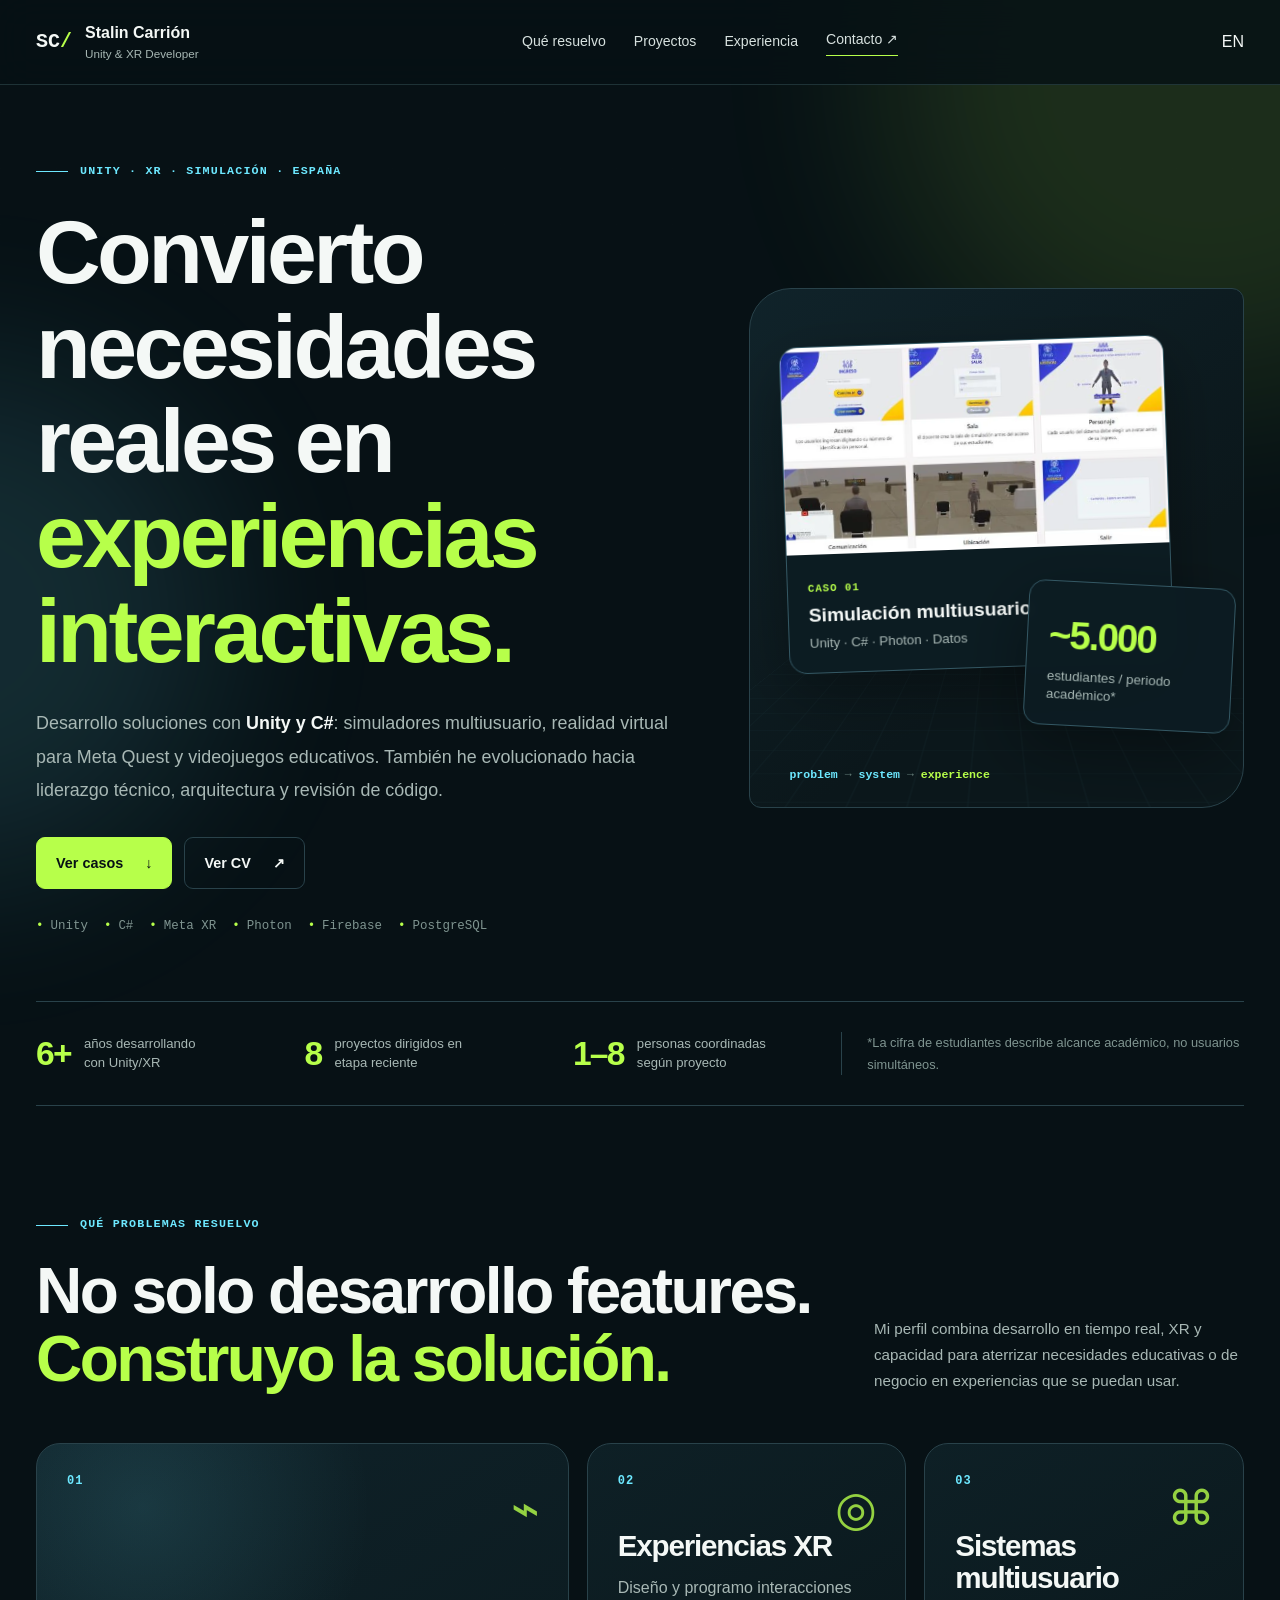
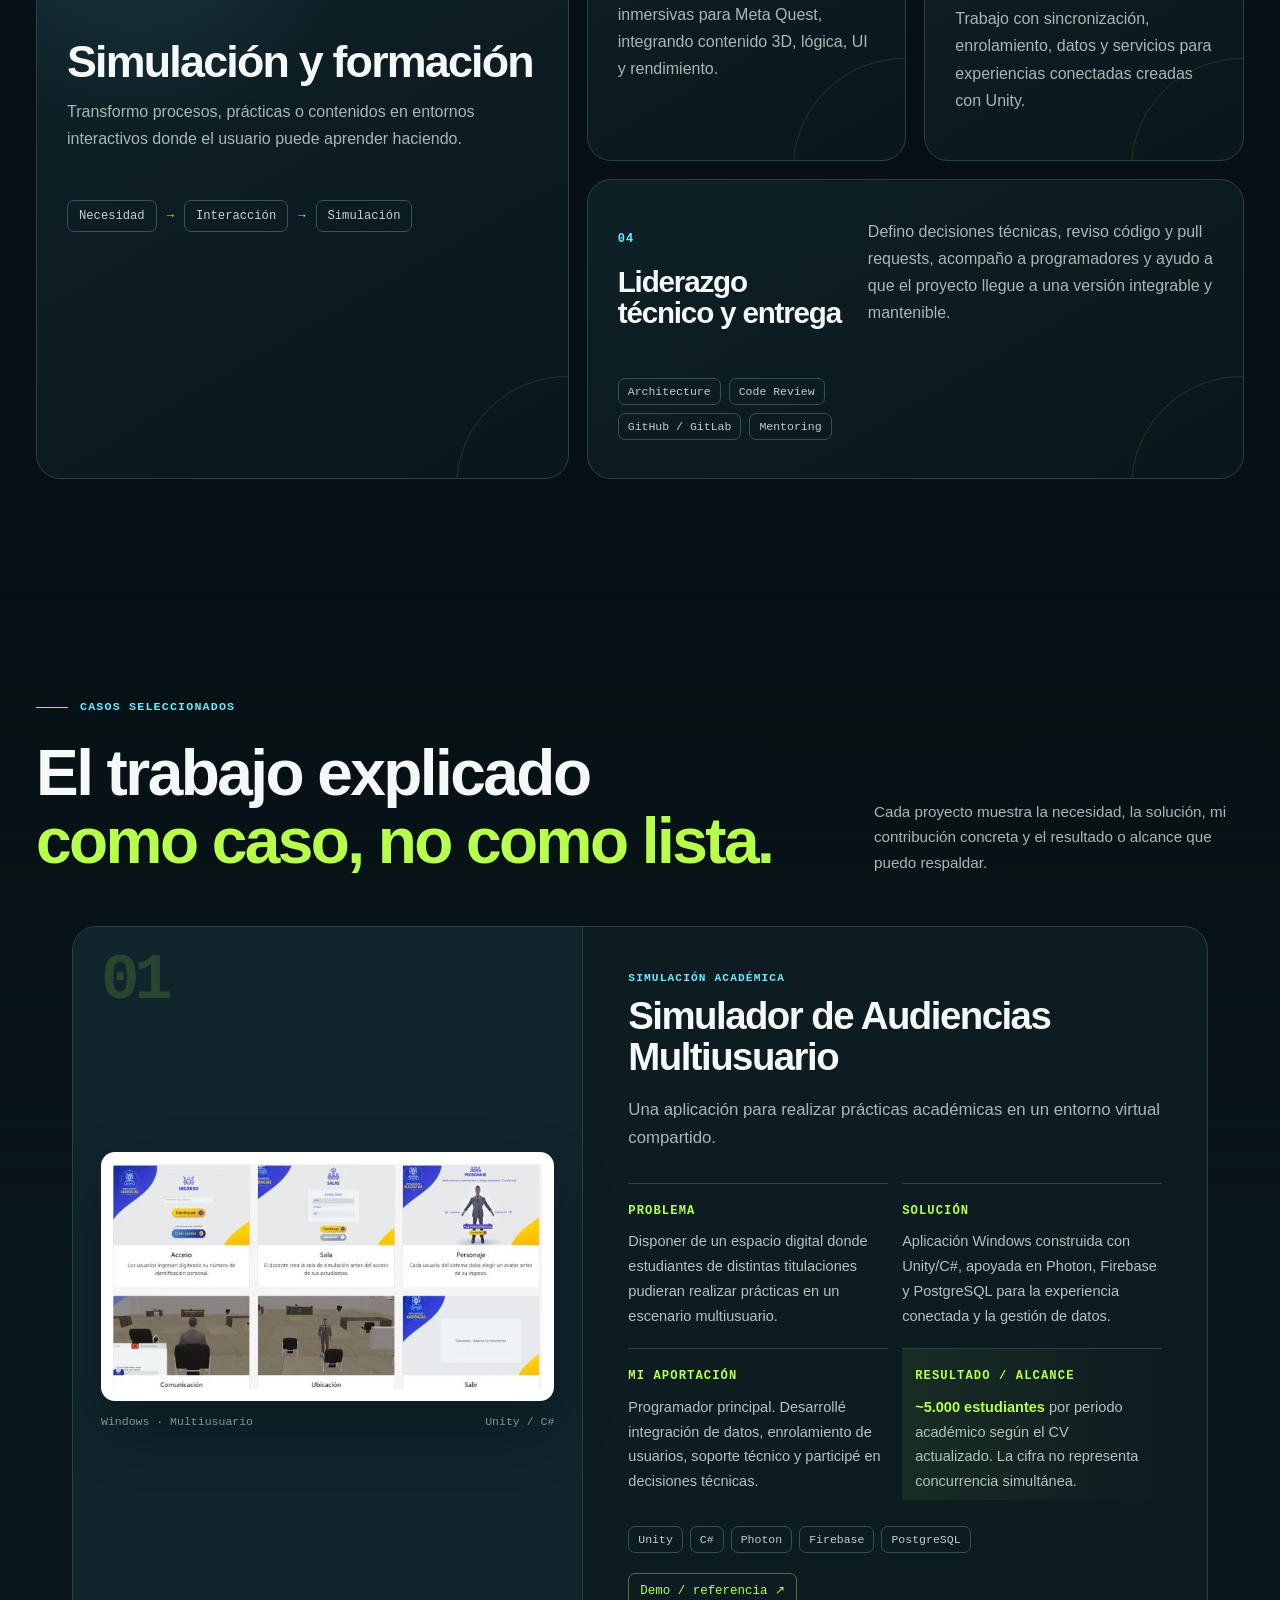
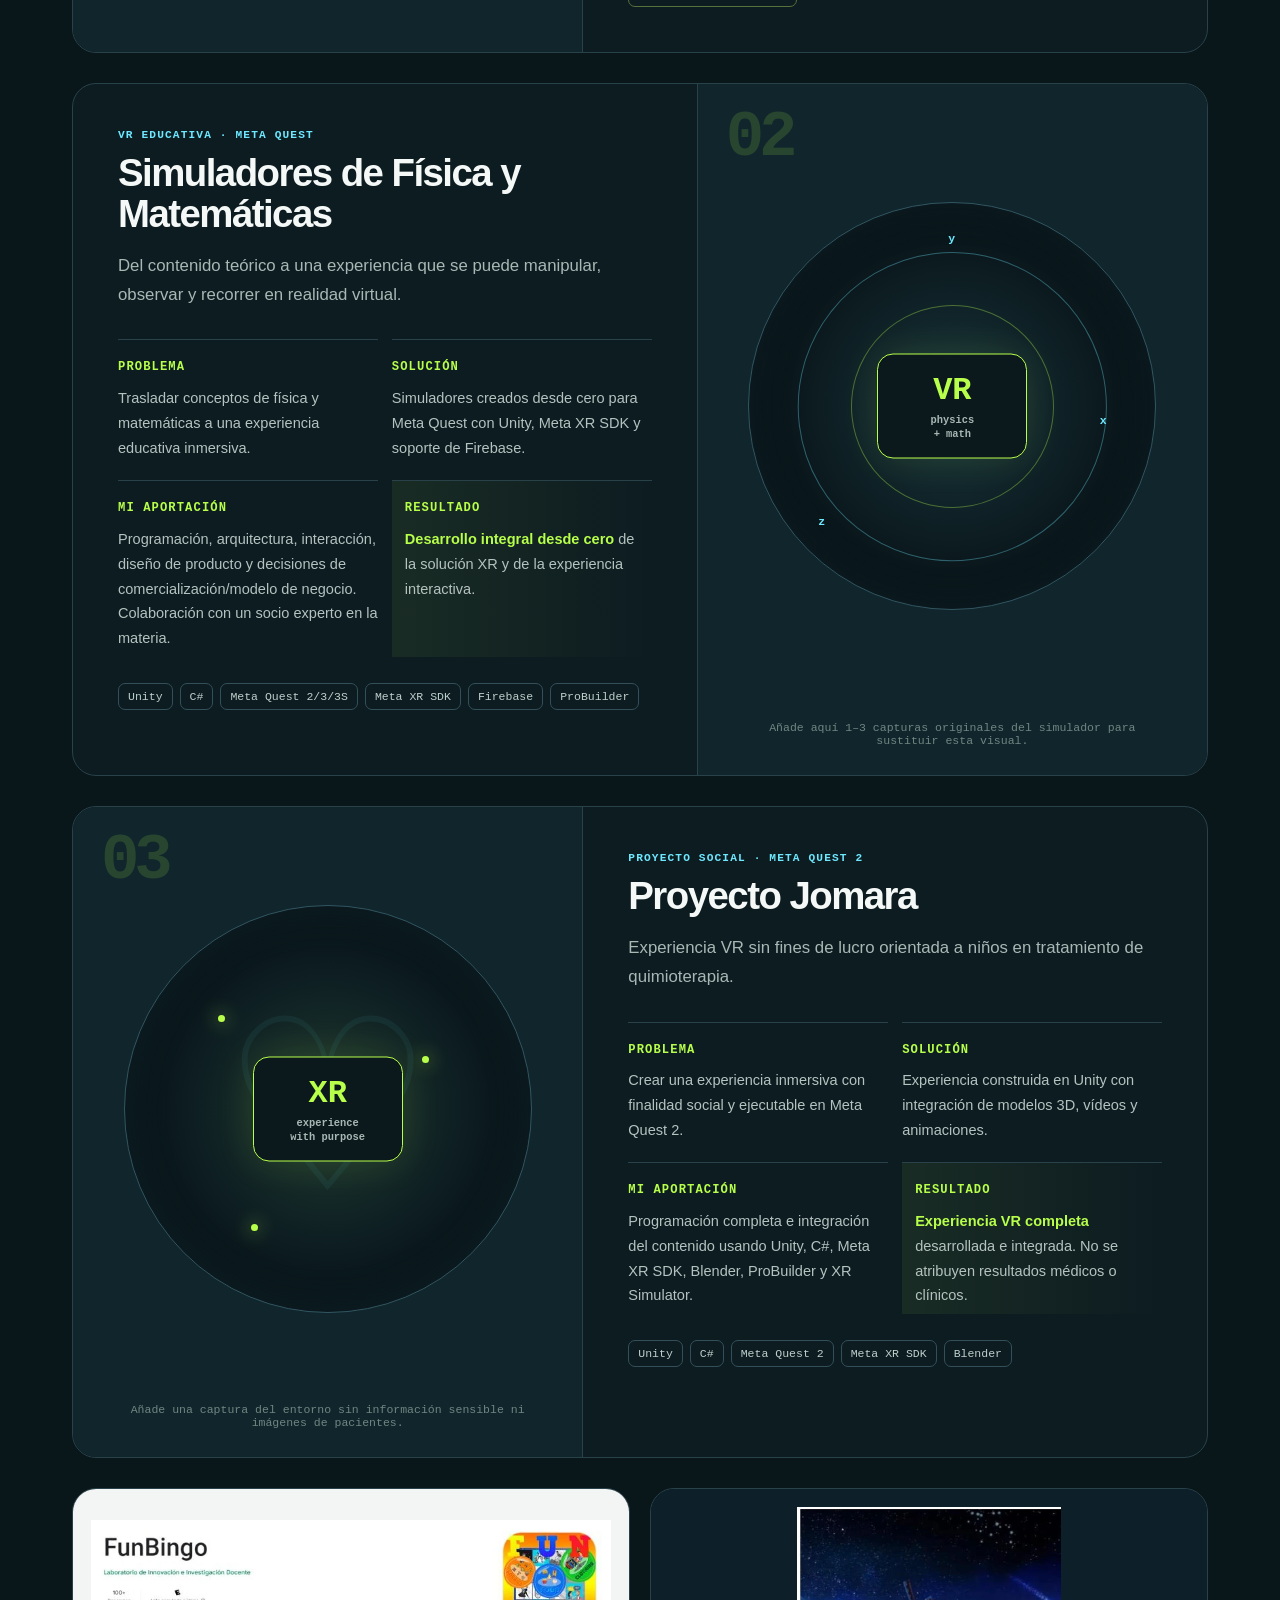
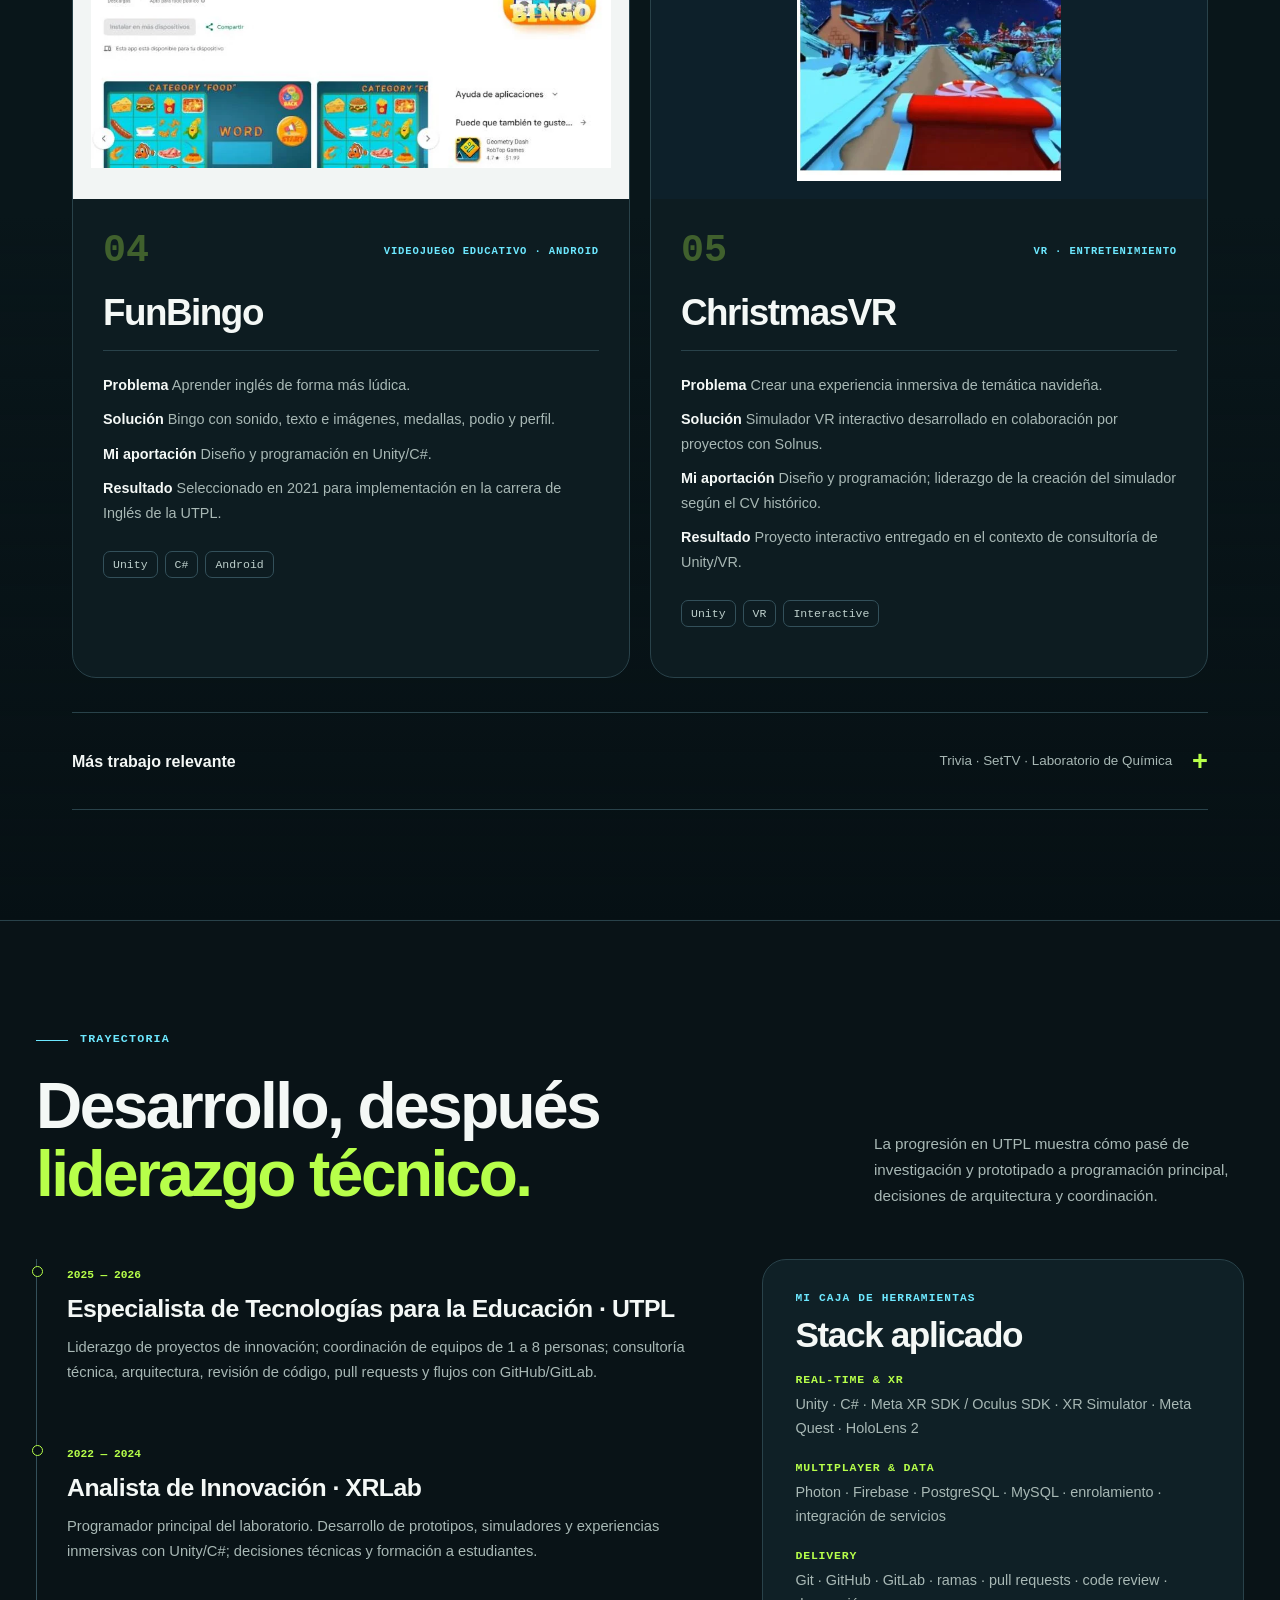
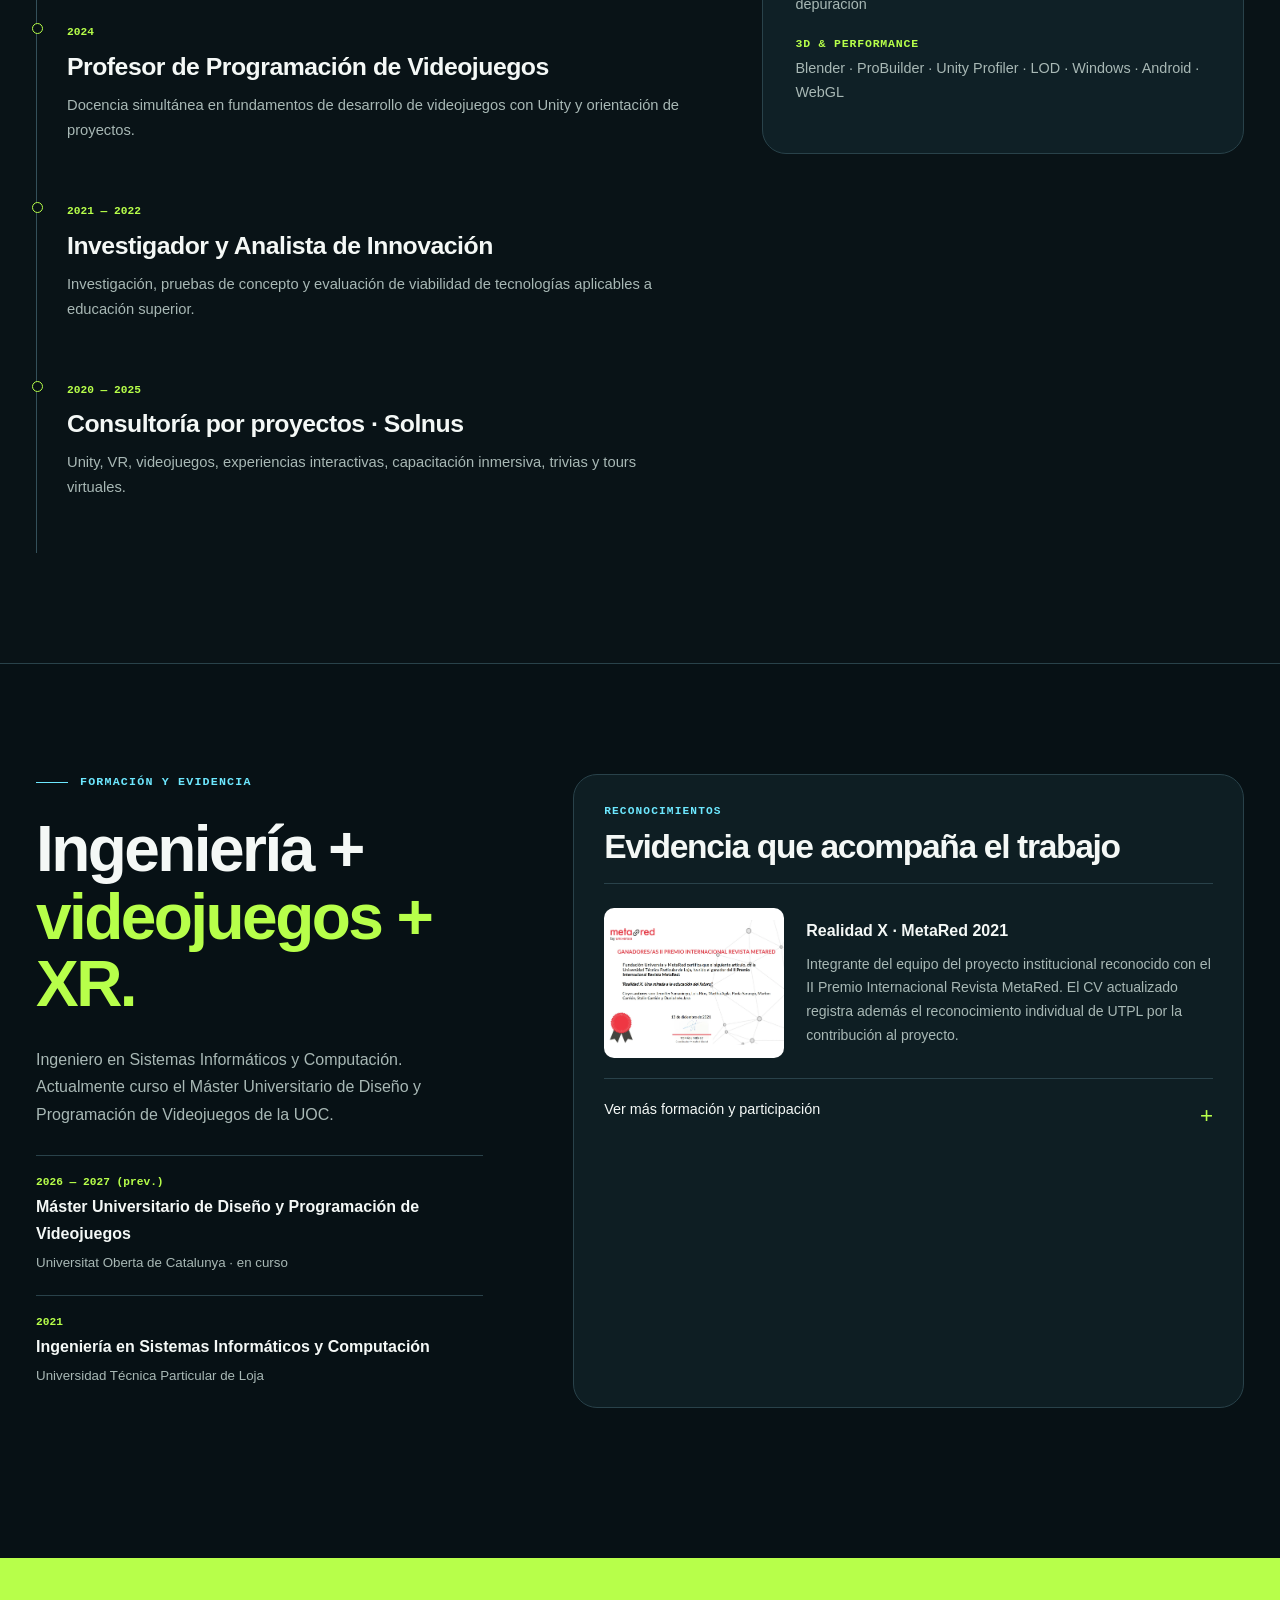
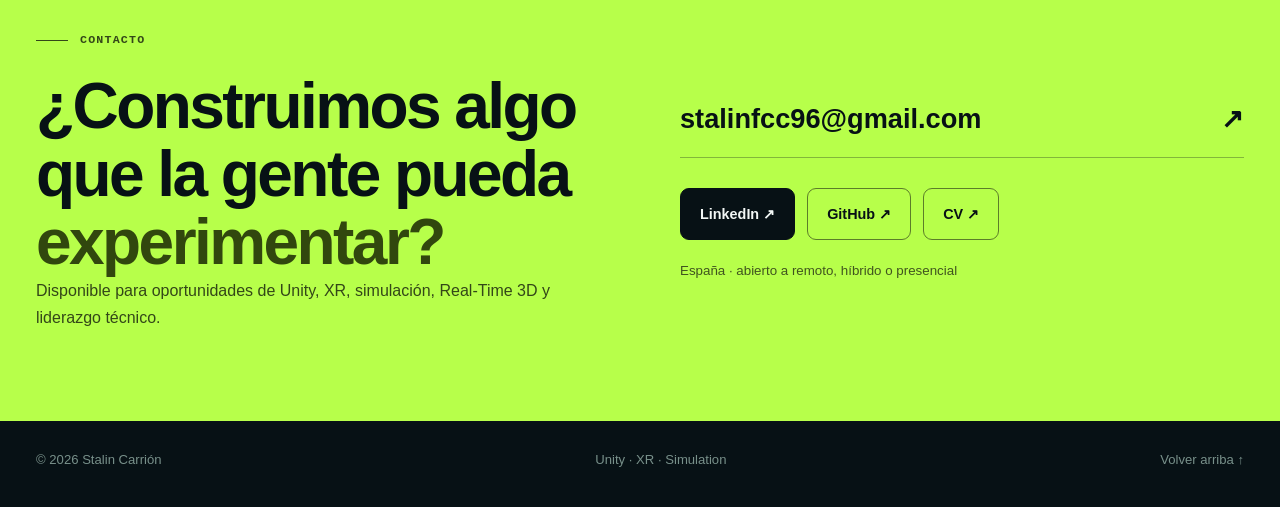
==== commit 733c27c1: "Añadir selector de idioma y corregir enlace del CV" ====
--- a/index.html
+++ b/index.html
@@ -18,6 +18,7 @@
     <div class="wrap nav-wrap">
       <a class="brand" href="#inicio" aria-label="Stalin Carrión, inicio"><span class="brand-mark">SC<span>/</span></span><span>Stalin Carrión<small>Unity & XR Developer</small></span></a>
       <nav aria-label="Navegación principal"><a href="#soluciones">Qué resuelvo</a><a href="#proyectos">Proyectos</a><a href="#experiencia">Experiencia</a><a class="nav-cta" href="#contacto">Contacto ↗</a></nav>
+      <a class="lang-toggle" href="en.html" aria-label="Cambiar el sitio a inglés" title="English">EN</a>
     </div>
   </header>
 
@@ -27,7 +28,7 @@
         <p class="eyebrow"><span></span> Unity · XR · Simulación · España</p>
         <h1>Convierto necesidades reales en <em>experiencias interactivas.</em></h1>
         <p class="hero-lead">Desarrollo soluciones con <strong>Unity y C#</strong>: simuladores multiusuario, realidad virtual para Meta Quest y videojuegos educativos. También he evolucionado hacia liderazgo técnico, arquitectura y revisión de código.</p>
-        <div class="actions"><a class="btn primary" href="#proyectos">Ver casos <span>↓</span></a><a class="btn ghost" href="assets/cv/CV_Stalin_Carrion.pdf" target="_blank" rel="noopener">Ver CV <span>↗</span></a></div>
+        <div class="actions"><a class="btn primary" href="#proyectos">Ver casos <span>↓</span></a><a class="btn ghost" href="assets/CV_Stalin_Carrion.pdf" target="_blank" rel="noopener">Ver CV <span>↗</span></a></div>
         <div class="tech-line" aria-label="Tecnologías destacadas"><span>Unity</span><span>C#</span><span>Meta XR</span><span>Photon</span><span>Firebase</span><span>PostgreSQL</span></div>
       </div>
       <div class="hero-stage reveal" aria-label="Proyecto destacado">
@@ -86,7 +87,7 @@
 
     <section class="section wrap profile" id="perfil"><div class="profile-copy reveal"><p class="eyebrow"><span></span> Formación y evidencia</p><h2>Ingeniería +<br><em>videojuegos + XR.</em></h2><p>Ingeniero en Sistemas Informáticos y Computación. Actualmente curso el Máster Universitario de Diseño y Programación de Videojuegos de la UOC.</p><div class="edu"><span>2026 — 2027 (prev.)</span><strong>Máster Universitario de Diseño y Programación de Videojuegos</strong><small>Universitat Oberta de Catalunya · en curso</small></div><div class="edu"><span>2021</span><strong>Ingeniería en Sistemas Informáticos y Computación</strong><small>Universidad Técnica Particular de Loja</small></div></div><div class="recognition reveal"><p class="case-kind">RECONOCIMIENTOS</p><h3>Evidencia que acompaña el trabajo</h3><div class="recognition-card"><img src="assets/img/metared.webp" alt="Certificado del II Premio Internacional Revista MetaRed"><div><strong>Realidad X · MetaRed 2021</strong><p>Integrante del equipo del proyecto institucional reconocido con el II Premio Internacional Revista MetaRed. El CV actualizado registra además el reconocimiento individual de UTPL por la contribución al proyecto.</p></div></div><details><summary>Ver más formación y participación <span>+</span></summary><ul><li>Ponente · Seminario de Experiencias Educativas con Realidad Extendida (2021)</li><li>Curso-taller “Realidad Aumentada en la Educación” (2023)</li><li>Participación · Congreso de Innovación Educativa RIEU (2025)</li></ul></details></div></section>
 
-    <section class="contact" id="contacto"><div class="wrap contact-grid reveal"><div><p class="eyebrow dark-eye"><span></span> Contacto</p><h2>¿Construimos algo<br>que la gente pueda <em>experimentar?</em></h2><p>Disponible para oportunidades de Unity, XR, simulación, Real-Time 3D y liderazgo técnico.</p></div><div class="contact-actions"><a class="email" href="mailto:stalinfcc96@gmail.com">stalinfcc96@gmail.com <span>↗</span></a><div class="actions"><a class="btn ink" href="https://www.linkedin.com/in/stalin-carrion-1705741b4/" target="_blank" rel="noopener">LinkedIn ↗</a><a class="btn outline-ink github-link" href="#" target="_blank" rel="noopener" hidden>GitHub ↗</a><a class="btn outline-ink" href="assets/cv/CV_Stalin_Carrion.pdf" target="_blank" rel="noopener">CV ↗</a></div><small>España · abierto a remoto, híbrido o presencial</small></div></div></section>
+    <section class="contact" id="contacto"><div class="wrap contact-grid reveal"><div><p class="eyebrow dark-eye"><span></span> Contacto</p><h2>¿Construimos algo<br>que la gente pueda <em>experimentar?</em></h2><p>Disponible para oportunidades de Unity, XR, simulación, Real-Time 3D y liderazgo técnico.</p></div><div class="contact-actions"><a class="email" href="mailto:stalinfcc96@gmail.com">stalinfcc96@gmail.com <span>↗</span></a><div class="actions"><a class="btn ink" href="https://www.linkedin.com/in/stalin-carrion-1705741b4/" target="_blank" rel="noopener">LinkedIn ↗</a><a class="btn outline-ink github-link" href="#" target="_blank" rel="noopener" hidden>GitHub ↗</a><a class="btn outline-ink" href="assets/CV_Stalin_Carrion.pdf" target="_blank" rel="noopener">CV ↗</a></div><small>España · abierto a remoto, híbrido o presencial</small></div></div></section>
   </main>
 
   <footer class="wrap footer"><span>© <span id="year"></span> Stalin Carrión</span><span>Unity · XR · Simulation</span><a href="#inicio">Volver arriba ↑</a></footer>
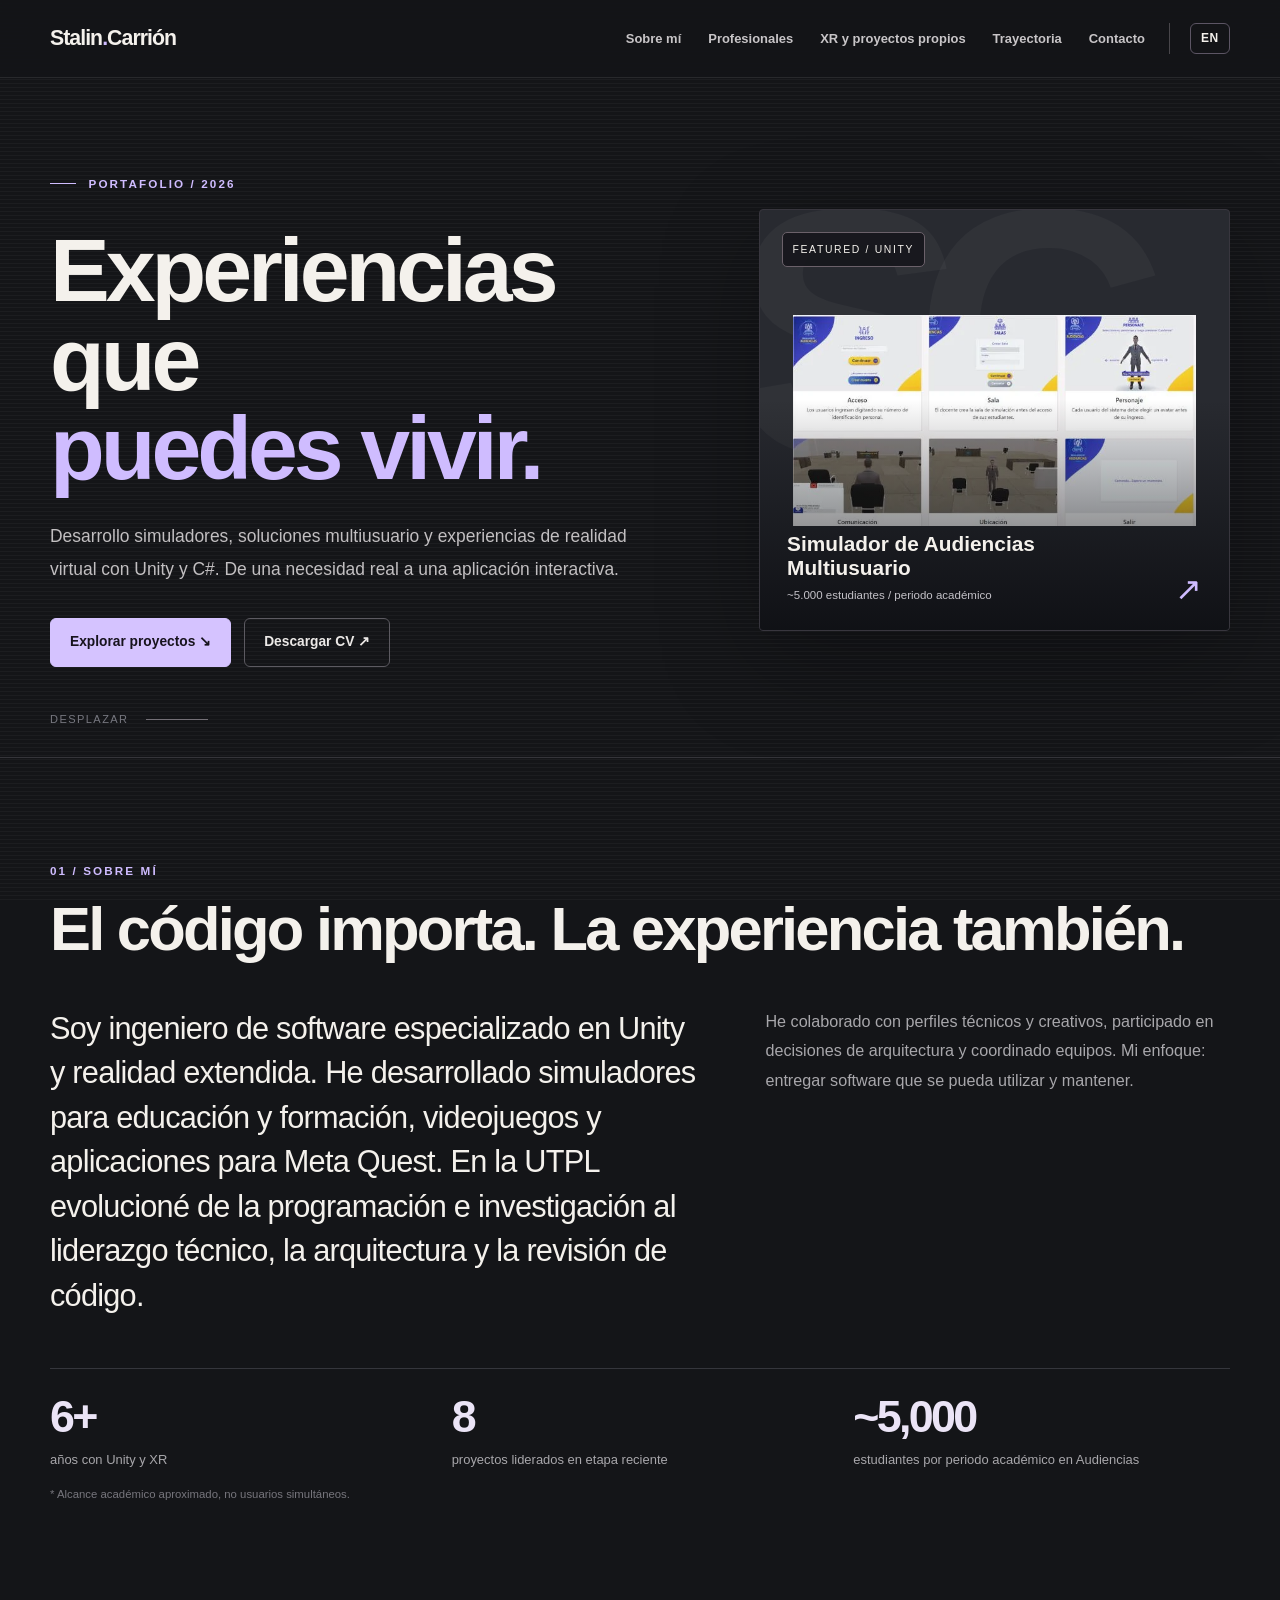
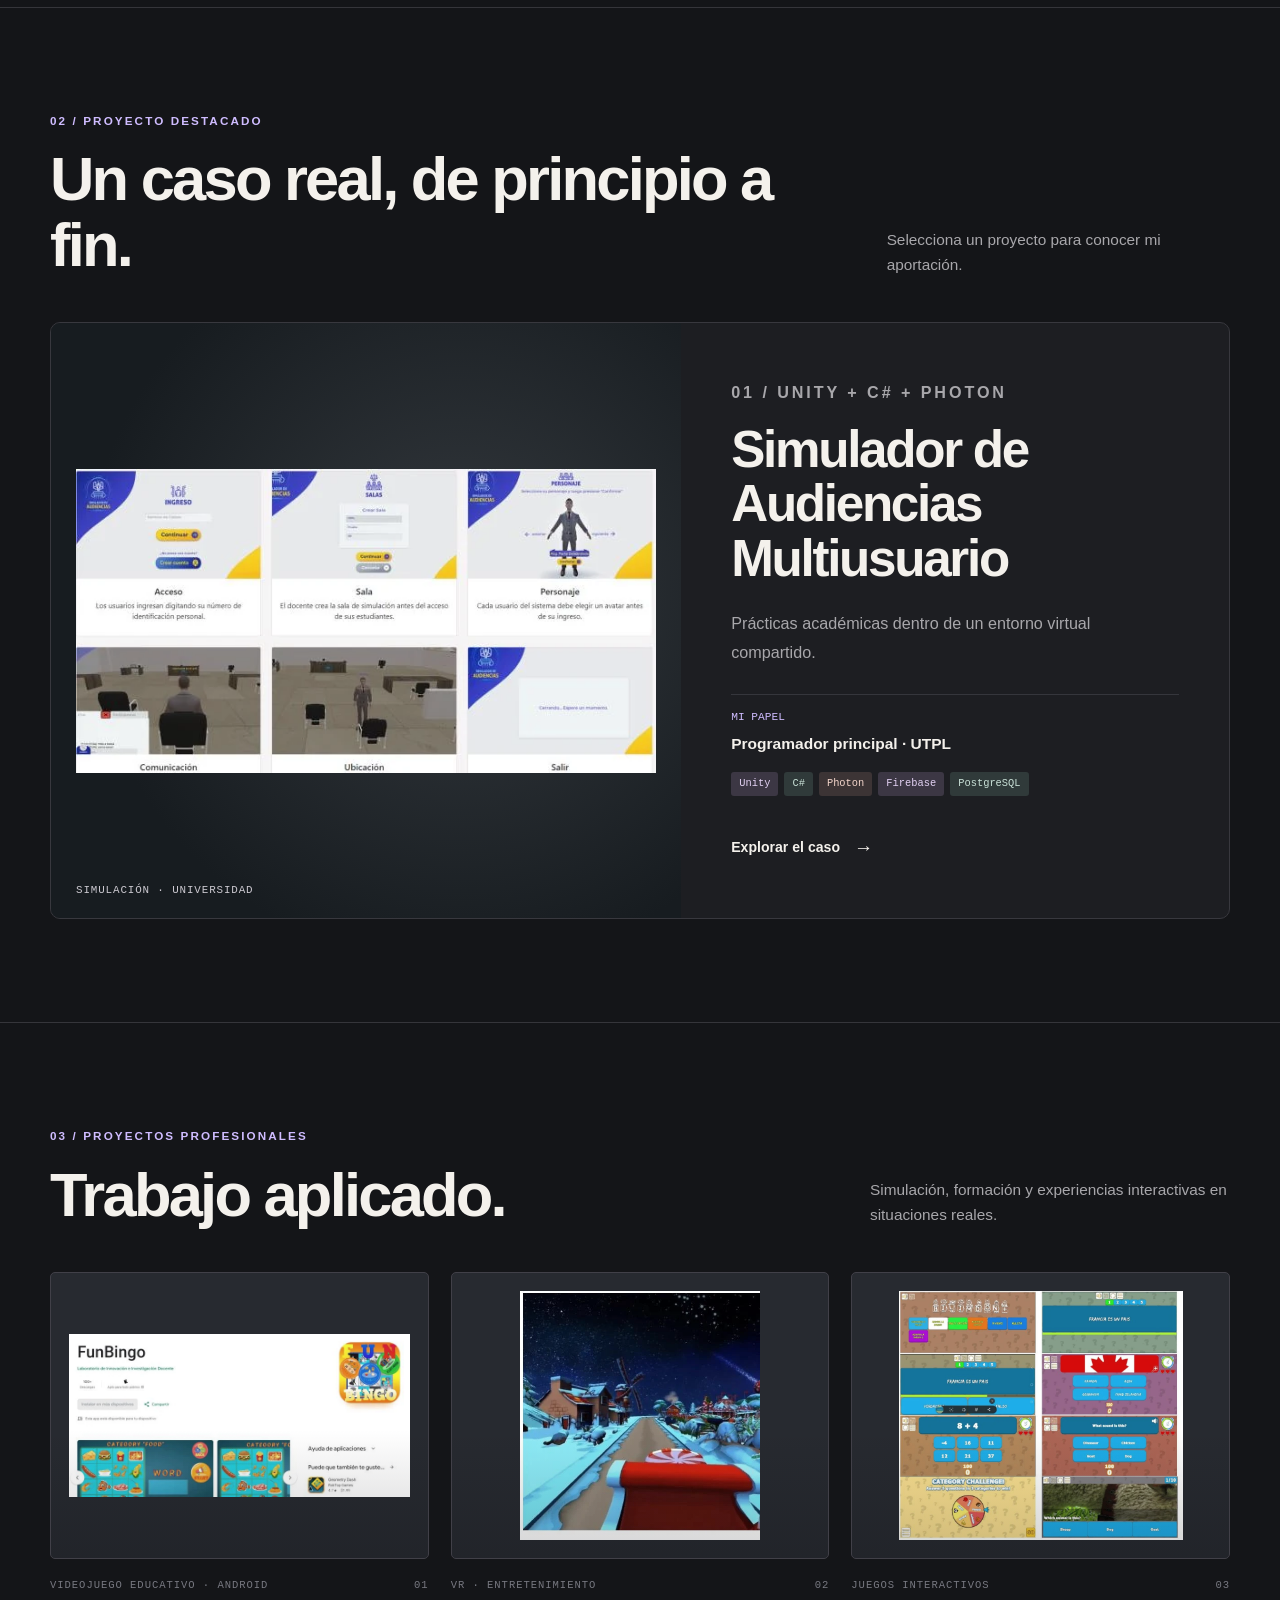
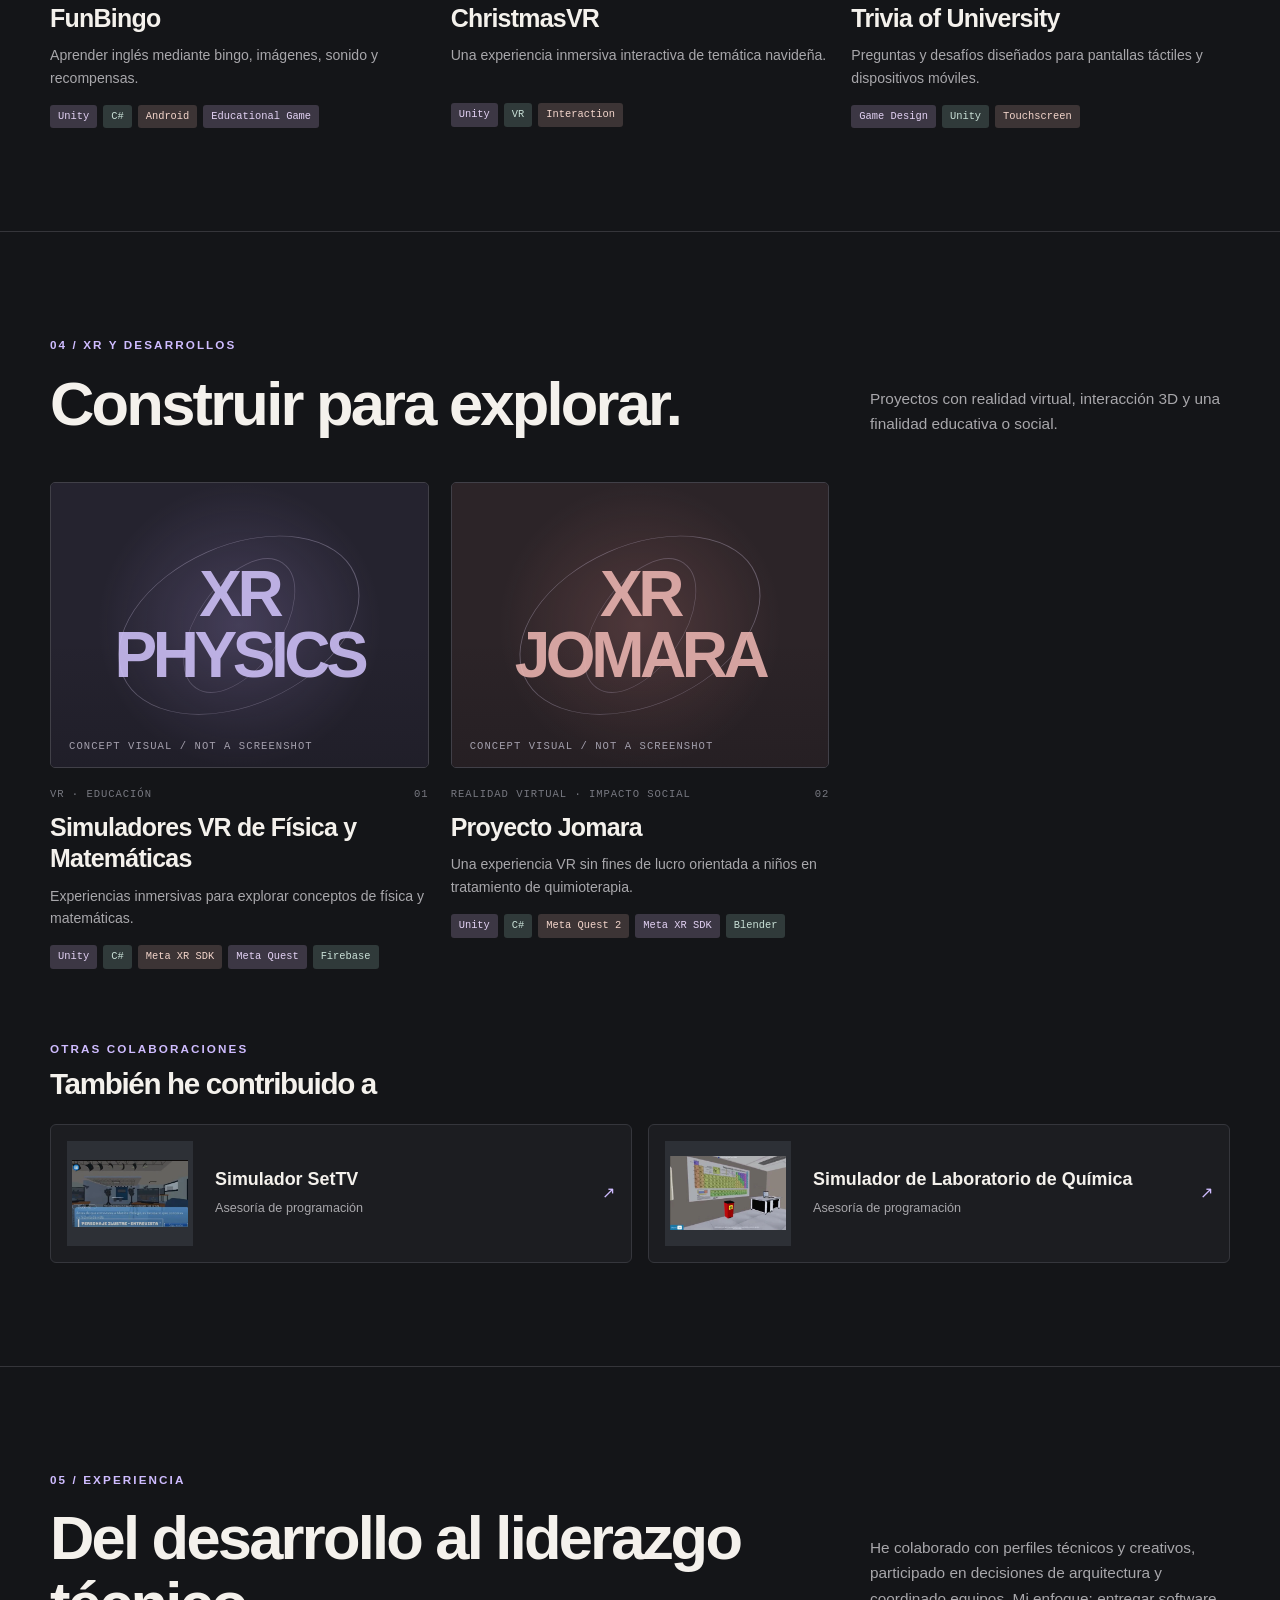
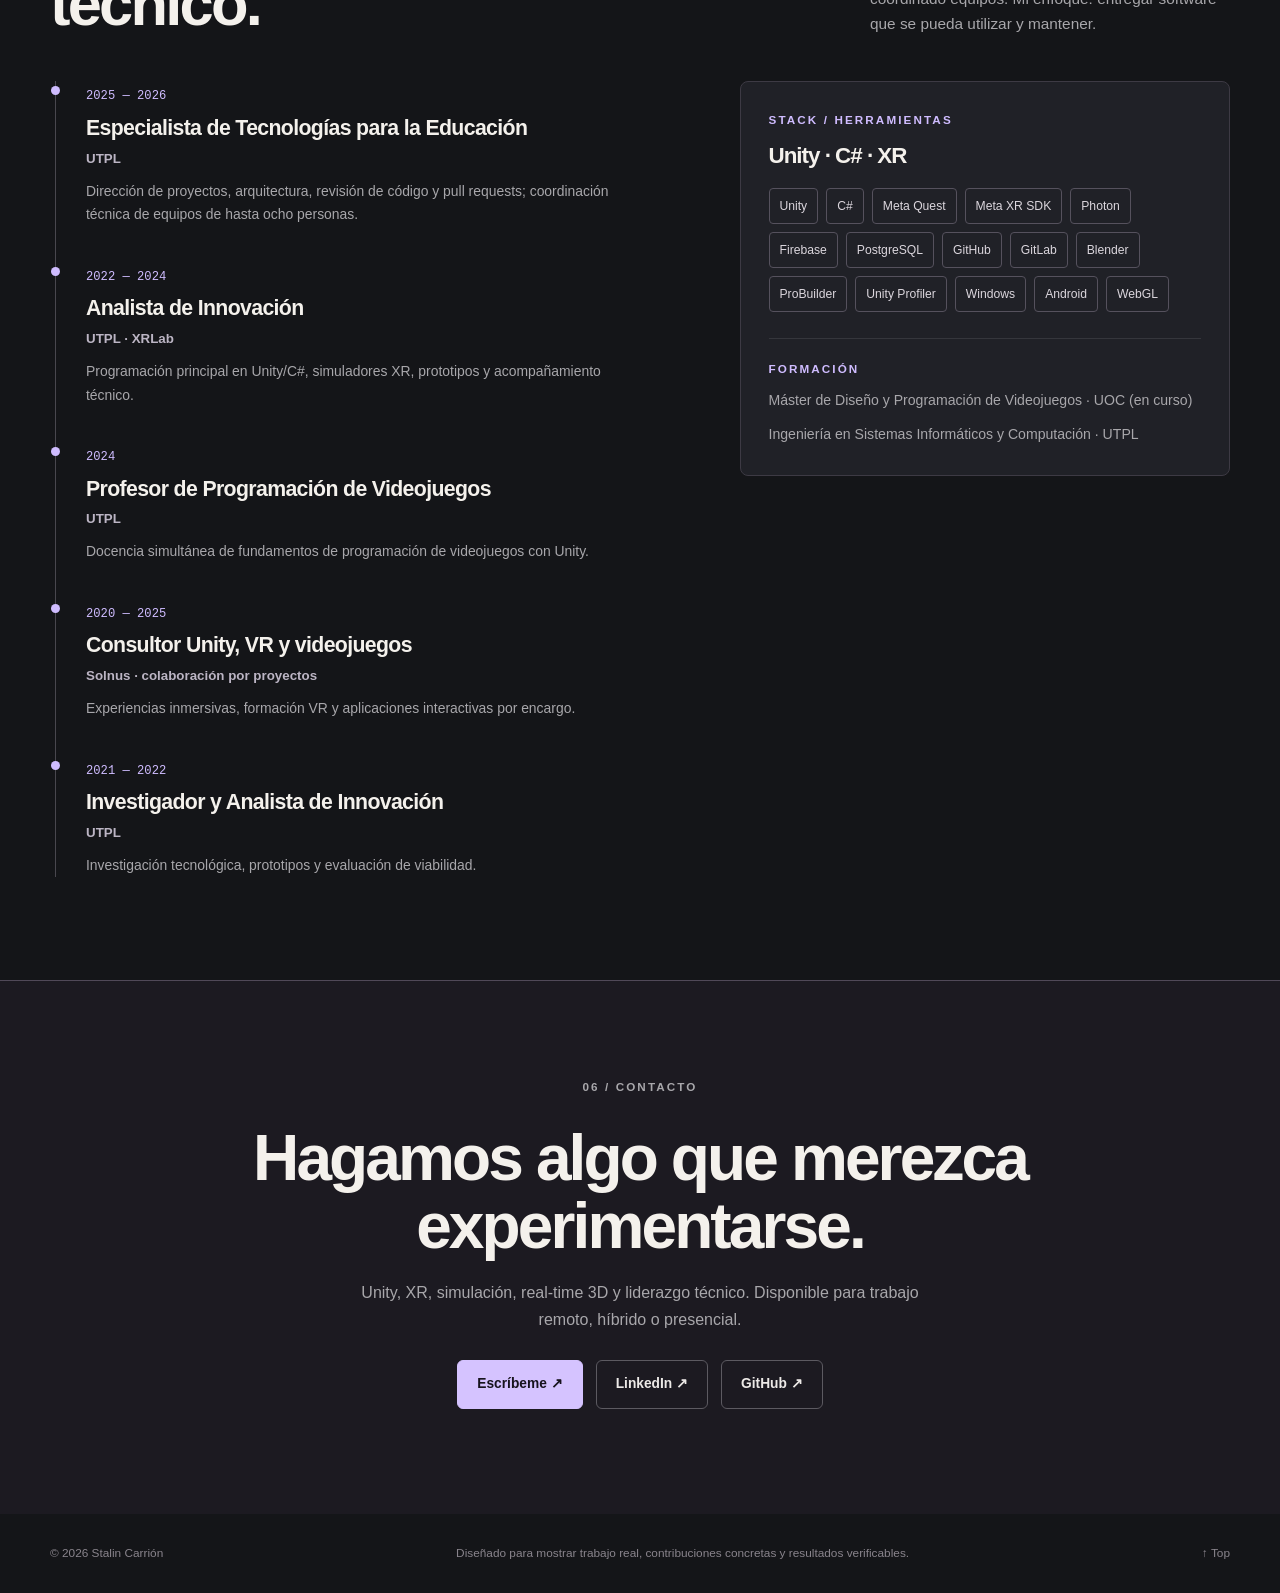
==== commit 00237461: "Redesign Spanish homepage with Hugo-inspired project-first structure" ====
--- a/index.html
+++ b/index.html
@@ -3,96 +3,28 @@
 <head>
   <meta charset="utf-8">
   <meta name="viewport" content="width=device-width,initial-scale=1">
-  <meta name="theme-color" content="#071115">
-  <meta name="description" content="Portfolio de Stalin Carrión, Unity & XR Developer. Simulación multiusuario, realidad virtual, videojuegos educativos y liderazgo técnico.">
-  <meta property="og:title" content="Stalin Carrión · Unity & XR Developer">
-  <meta property="og:description" content="Unity, C#, XR y simulación aplicados a problemas reales. Casos, contribución técnica y resultados.">
+  <meta name="theme-color" content="#141518">
+  <meta name="description" content="Desarrollo Unity y XR, simulación multiusuario y realidad virtual para Meta Quest. Portafolio de Stalin Carrión con casos técnicos detallados.">
   <meta property="og:type" content="website">
-  <title>Stalin Carrión · Unity & XR Developer</title>
-  <link rel="stylesheet" href="styles.css">
+  <meta property="og:title" content="Stalin Carrión | Unity & XR Developer">
+  <meta property="og:description" content="Desarrollo Unity y XR, simulación multiusuario y realidad virtual para Meta Quest. Portafolio de Stalin Carrión con casos técnicos detallados.">
+  <meta property="og:url" content="https://stalinfcc.github.io/stalin-carrion/">
+  <meta property="og:image" content="https://stalinfcc.github.io/stalin-carrion/assets/img/audiencias.webp">
+  <link rel="canonical" href="https://stalinfcc.github.io/stalin-carrion/">
+  <link rel="alternate" hreflang="es" href="https://stalinfcc.github.io/stalin-carrion/">
+  <link rel="alternate" hreflang="en" href="https://stalinfcc.github.io/stalin-carrion/en.html">
+  <title>Stalin Carrión | Unity & XR Developer</title>
+  <link rel="stylesheet" href="portfolio.css">
 </head>
-<body>
-  <a class="skip" href="#contenido">Saltar al contenido</a>
-  <div class="ambient ambient-a" aria-hidden="true"></div><div class="ambient ambient-b" aria-hidden="true"></div>
-  <header class="site-header">
-    <div class="wrap nav-wrap">
-      <a class="brand" href="#inicio" aria-label="Stalin Carrión, inicio"><span class="brand-mark">SC<span>/</span></span><span>Stalin Carrión<small>Unity & XR Developer</small></span></a>
-      <nav aria-label="Navegación principal"><a href="#soluciones">Qué resuelvo</a><a href="#proyectos">Proyectos</a><a href="#experiencia">Experiencia</a><a class="nav-cta" href="#contacto">Contacto ↗</a></nav>
-      <a class="lang-toggle" href="en.html" aria-label="Cambiar el sitio a inglés" title="English">EN</a>
-    </div>
-  </header>
-
-  <main id="contenido">
-    <section class="hero wrap" id="inicio">
-      <div class="hero-copy reveal">
-        <p class="eyebrow"><span></span> Unity · XR · Simulación · España</p>
-        <h1>Convierto necesidades reales en <em>experiencias interactivas.</em></h1>
-        <p class="hero-lead">Desarrollo soluciones con <strong>Unity y C#</strong>: simuladores multiusuario, realidad virtual para Meta Quest y videojuegos educativos. También he evolucionado hacia liderazgo técnico, arquitectura y revisión de código.</p>
-        <div class="actions"><a class="btn primary" href="#proyectos">Ver casos <span>↓</span></a><a class="btn ghost" href="assets/CV_Stalin_Carrion.pdf" target="_blank" rel="noopener">Ver CV <span>↗</span></a></div>
-        <div class="tech-line" aria-label="Tecnologías destacadas"><span>Unity</span><span>C#</span><span>Meta XR</span><span>Photon</span><span>Firebase</span><span>PostgreSQL</span></div>
-      </div>
-      <div class="hero-stage reveal" aria-label="Proyecto destacado">
-        <div class="stage-grid"></div>
-        <div class="stage-card stage-card-main"><img src="assets/img/audiencias.webp" alt="Capturas del Simulador de Audiencias Multiusuario"><div><span class="kicker">CASO 01</span><strong>Simulación multiusuario</strong><small>Unity · C# · Photon · Datos</small></div></div>
-        <div class="stage-card stage-card-float"><span>~5.000</span><small>estudiantes / periodo académico*</small></div>
-        <div class="stage-code" aria-hidden="true"><span>problem</span> → <span>system</span> → <b>experience</b></div>
-      </div>
-    </section>
-
-    <section class="proof wrap reveal" aria-label="Resumen profesional">
-      <div><strong>6+</strong><span>años desarrollando con Unity/XR</span></div>
-      <div><strong>8</strong><span>proyectos dirigidos en etapa reciente</span></div>
-      <div><strong>1–8</strong><span>personas coordinadas según proyecto</span></div>
-      <p>*La cifra de estudiantes describe alcance académico, no usuarios simultáneos.</p>
-    </section>
-
-    <section class="section wrap" id="soluciones">
-      <div class="section-head reveal"><div><p class="eyebrow"><span></span> Qué problemas resuelvo</p><h2>No solo desarrollo features.<br><em>Construyo la solución.</em></h2></div><p>Mi perfil combina desarrollo en tiempo real, XR y capacidad para aterrizar necesidades educativas o de negocio en experiencias que se puedan usar.</p></div>
-      <div class="bento">
-        <article class="solve-card solve-large reveal"><div class="solve-index">01</div><div class="solve-icon">⌁</div><h3>Simulación y formación</h3><p>Transformo procesos, prácticas o contenidos en entornos interactivos donde el usuario puede aprender haciendo.</p><div class="mini-flow"><span>Necesidad</span><i>→</i><span>Interacción</span><i>→</i><span>Simulación</span></div></article>
-        <article class="solve-card reveal"><div class="solve-index">02</div><div class="solve-icon">◎</div><h3>Experiencias XR</h3><p>Diseño y programo interacciones inmersivas para Meta Quest, integrando contenido 3D, lógica, UI y rendimiento.</p></article>
-        <article class="solve-card reveal"><div class="solve-index">03</div><div class="solve-icon">⌘</div><h3>Sistemas multiusuario</h3><p>Trabajo con sincronización, enrolamiento, datos y servicios para experiencias conectadas creadas con Unity.</p></article>
-        <article class="solve-card solve-wide reveal"><div><div class="solve-index">04</div><h3>Liderazgo técnico y entrega</h3></div><p>Defino decisiones técnicas, reviso código y pull requests, acompaño a programadores y ayudo a que el proyecto llegue a una versión integrable y mantenible.</p><div class="badge-row"><span>Architecture</span><span>Code Review</span><span>GitHub / GitLab</span><span>Mentoring</span></div></article>
-      </div>
-    </section>
-
-    <section class="section projects-section" id="proyectos">
-      <div class="wrap"><div class="section-head reveal"><div><p class="eyebrow"><span></span> Casos seleccionados</p><h2>El trabajo explicado<br><em>como caso, no como lista.</em></h2></div><p>Cada proyecto muestra la necesidad, la solución, mi contribución concreta y el resultado o alcance que puedo respaldar.</p></div>
-
-        <article class="case wrap-card reveal" id="audiencias">
-          <div class="case-media"><div class="case-number">01</div><a class="image-frame" href="assets/img/audiencias.webp" data-lightbox><img src="assets/img/audiencias.webp" alt="Pantallas de acceso, avatar y sala del Simulador de Audiencias Multiusuario"></a><div class="media-caption"><span>Windows · Multiusuario</span><span>Unity / C#</span></div></div>
-          <div class="case-copy"><p class="case-kind">SIMULACIÓN ACADÉMICA</p><h3>Simulador de Audiencias Multiusuario</h3><p class="case-intro">Una aplicación para realizar prácticas académicas en un entorno virtual compartido.</p><div class="case-grid"><div><h4>Problema</h4><p>Disponer de un espacio digital donde estudiantes de distintas titulaciones pudieran realizar prácticas en un escenario multiusuario.</p></div><div><h4>Solución</h4><p>Aplicación Windows construida con Unity/C#, apoyada en Photon, Firebase y PostgreSQL para la experiencia conectada y la gestión de datos.</p></div><div><h4>Mi aportación</h4><p>Programador principal. Desarrollé integración de datos, enrolamiento de usuarios, soporte técnico y participé en decisiones técnicas.</p></div><div class="outcome"><h4>Resultado / alcance</h4><p><strong>~5.000 estudiantes</strong> por periodo académico según el CV actualizado. La cifra no representa concurrencia simultánea.</p></div></div><div class="stack"><span>Unity</span><span>C#</span><span>Photon</span><span>Firebase</span><span>PostgreSQL</span></div><div class="project-links" data-project="audiencias"></div></div>
-        </article>
-
-        <article class="case wrap-card reverse reveal" id="fisica">
-          <div class="case-media media-concept"><div class="case-number">02</div><div class="concept-visual"><div class="orbit o1"></div><div class="orbit o2"></div><div class="vr-box">VR<span>physics<br>+ math</span></div><div class="axis axis-x">x</div><div class="axis axis-y">y</div><div class="axis axis-z">z</div></div><p class="placeholder-note">Añade aquí 1–3 capturas originales del simulador para sustituir esta visual.</p></div>
-          <div class="case-copy"><p class="case-kind">VR EDUCATIVA · META QUEST</p><h3>Simuladores de Física y Matemáticas</h3><p class="case-intro">Del contenido teórico a una experiencia que se puede manipular, observar y recorrer en realidad virtual.</p><div class="case-grid"><div><h4>Problema</h4><p>Trasladar conceptos de física y matemáticas a una experiencia educativa inmersiva.</p></div><div><h4>Solución</h4><p>Simuladores creados desde cero para Meta Quest con Unity, Meta XR SDK y soporte de Firebase.</p></div><div><h4>Mi aportación</h4><p>Programación, arquitectura, interacción, diseño de producto y decisiones de comercialización/modelo de negocio. Colaboración con un socio experto en la materia.</p></div><div class="outcome"><h4>Resultado</h4><p><strong>Desarrollo integral desde cero</strong> de la solución XR y de la experiencia interactiva.</p></div></div><div class="stack"><span>Unity</span><span>C#</span><span>Meta Quest 2/3/3S</span><span>Meta XR SDK</span><span>Firebase</span><span>ProBuilder</span></div><div class="project-links" data-project="fisica"></div></div>
-        </article>
-
-        <article class="case wrap-card reveal" id="jomara">
-          <div class="case-media media-concept social"><div class="case-number">03</div><div class="concept-visual"><div class="heartline">♡</div><div class="vr-box">XR<span>experience<br>with purpose</span></div><div class="spark s1"></div><div class="spark s2"></div><div class="spark s3"></div></div><p class="placeholder-note">Añade una captura del entorno sin información sensible ni imágenes de pacientes.</p></div>
-          <div class="case-copy"><p class="case-kind">PROYECTO SOCIAL · META QUEST 2</p><h3>Proyecto Jomara</h3><p class="case-intro">Experiencia VR sin fines de lucro orientada a niños en tratamiento de quimioterapia.</p><div class="case-grid"><div><h4>Problema</h4><p>Crear una experiencia inmersiva con finalidad social y ejecutable en Meta Quest 2.</p></div><div><h4>Solución</h4><p>Experiencia construida en Unity con integración de modelos 3D, vídeos y animaciones.</p></div><div><h4>Mi aportación</h4><p>Programación completa e integración del contenido usando Unity, C#, Meta XR SDK, Blender, ProBuilder y XR Simulator.</p></div><div class="outcome"><h4>Resultado</h4><p><strong>Experiencia VR completa</strong> desarrollada e integrada. No se atribuyen resultados médicos o clínicos.</p></div></div><div class="stack"><span>Unity</span><span>C#</span><span>Meta Quest 2</span><span>Meta XR SDK</span><span>Blender</span></div><div class="project-links" data-project="jomara"></div></div>
-        </article>
-
-        <div class="project-duo">
-          <article class="mini-case reveal" id="funbingo"><a class="mini-image light" href="assets/img/funbingo.webp" data-lightbox><img src="assets/img/funbingo.webp" alt="Capturas de FunBingo"></a><div class="mini-copy"><div class="mini-top"><span>04</span><p>VIDEOJUEGO EDUCATIVO · ANDROID</p></div><h3>FunBingo</h3><div class="mini-facts"><p><b>Problema</b> Aprender inglés de forma más lúdica.</p><p><b>Solución</b> Bingo con sonido, texto e imágenes, medallas, podio y perfil.</p><p><b>Mi aportación</b> Diseño y programación en Unity/C#.</p><p><b>Resultado</b> Seleccionado en 2021 para implementación en la carrera de Inglés de la UTPL.</p></div><div class="stack"><span>Unity</span><span>C#</span><span>Android</span></div><div class="project-links" data-project="funbingo"></div></div></article>
-          <article class="mini-case reveal" id="christmas-vr"><a class="mini-image dark-img" href="assets/img/christmas-vr.webp" data-lightbox><img src="assets/img/christmas-vr.webp" alt="Escena de ChristmasVR"></a><div class="mini-copy"><div class="mini-top"><span>05</span><p>VR · ENTRETENIMIENTO</p></div><h3>ChristmasVR</h3><div class="mini-facts"><p><b>Problema</b> Crear una experiencia inmersiva de temática navideña.</p><p><b>Solución</b> Simulador VR interactivo desarrollado en colaboración por proyectos con Solnus.</p><p><b>Mi aportación</b> Diseño y programación; liderazgo de la creación del simulador según el CV histórico.</p><p><b>Resultado</b> Proyecto interactivo entregado en el contexto de consultoría de Unity/VR.</p></div><div class="stack"><span>Unity</span><span>VR</span><span>Interactive</span></div><div class="project-links" data-project="christmas"></div></div></article>
-        </div>
-
-        <details class="more-work reveal"><summary><span>Más trabajo relevante</span><span>Trivia · SetTV · Laboratorio de Química</span><b>+</b></summary><div class="more-grid"><article><a href="assets/img/trivia.webp" data-lightbox><img src="assets/img/trivia.webp" alt="Capturas de Trivia of University"></a><p class="case-kind">DISEÑO + PROGRAMACIÓN</p><h3>Trivia of University</h3><p>Juego de trivia interactivo para móvil y pantallas táctiles.</p></article><article><a href="assets/img/set-tv.webp" data-lightbox><img src="assets/img/set-tv.webp" alt="Captura del Simulador SetTV"></a><p class="case-kind">ASESORÍA DE PROGRAMACIÓN</p><h3>Simulador SetTV</h3><p>Participación como asesor técnico/programación, sin atribuirme el desarrollo completo.</p></article><article><a href="assets/img/quimica.webp" data-lightbox><img src="assets/img/quimica.webp" alt="Captura del Simulador de Laboratorio de Química"></a><p class="case-kind">ASESORÍA DE PROGRAMACIÓN</p><h3>Laboratorio de Química</h3><p>Apoyo y asesoría de programación en un simulador educativo.</p></article></div></details>
-      </div>
-    </section>
-
-    <section class="section experience" id="experiencia"><div class="wrap"><div class="section-head reveal"><div><p class="eyebrow"><span></span> Trayectoria</p><h2>Desarrollo, después<br><em>liderazgo técnico.</em></h2></div><p>La progresión en UTPL muestra cómo pasé de investigación y prototipado a programación principal, decisiones de arquitectura y coordinación.</p></div><div class="exp-layout"><div class="timeline reveal"><article><span class="date">2025 — 2026</span><h3>Especialista de Tecnologías para la Educación · UTPL</h3><p>Liderazgo de proyectos de innovación; coordinación de equipos de 1 a 8 personas; consultoría técnica, arquitectura, revisión de código, pull requests y flujos con GitHub/GitLab.</p></article><article><span class="date">2022 — 2024</span><h3>Analista de Innovación · XRLab</h3><p>Programador principal del laboratorio. Desarrollo de prototipos, simuladores y experiencias inmersivas con Unity/C#; decisiones técnicas y formación a estudiantes.</p></article><article><span class="date">2024</span><h3>Profesor de Programación de Videojuegos</h3><p>Docencia simultánea en fundamentos de desarrollo de videojuegos con Unity y orientación de proyectos.</p></article><article><span class="date">2021 — 2022</span><h3>Investigador y Analista de Innovación</h3><p>Investigación, pruebas de concepto y evaluación de viabilidad de tecnologías aplicables a educación superior.</p></article><article><span class="date">2020 — 2025</span><h3>Consultoría por proyectos · Solnus</h3><p>Unity, VR, videojuegos, experiencias interactivas, capacitación inmersiva, trivias y tours virtuales.</p></article></div><aside class="toolbox reveal"><p class="case-kind">MI CAJA DE HERRAMIENTAS</p><h3>Stack aplicado</h3><dl><dt>Real-time & XR</dt><dd>Unity · C# · Meta XR SDK / Oculus SDK · XR Simulator · Meta Quest · HoloLens 2</dd><dt>Multiplayer & Data</dt><dd>Photon · Firebase · PostgreSQL · MySQL · enrolamiento · integración de servicios</dd><dt>Delivery</dt><dd>Git · GitHub · GitLab · ramas · pull requests · code review · depuración</dd><dt>3D & Performance</dt><dd>Blender · ProBuilder · Unity Profiler · LOD · Windows · Android · WebGL</dd></dl></aside></div></div></section>
-
-    <section class="section wrap profile" id="perfil"><div class="profile-copy reveal"><p class="eyebrow"><span></span> Formación y evidencia</p><h2>Ingeniería +<br><em>videojuegos + XR.</em></h2><p>Ingeniero en Sistemas Informáticos y Computación. Actualmente curso el Máster Universitario de Diseño y Programación de Videojuegos de la UOC.</p><div class="edu"><span>2026 — 2027 (prev.)</span><strong>Máster Universitario de Diseño y Programación de Videojuegos</strong><small>Universitat Oberta de Catalunya · en curso</small></div><div class="edu"><span>2021</span><strong>Ingeniería en Sistemas Informáticos y Computación</strong><small>Universidad Técnica Particular de Loja</small></div></div><div class="recognition reveal"><p class="case-kind">RECONOCIMIENTOS</p><h3>Evidencia que acompaña el trabajo</h3><div class="recognition-card"><img src="assets/img/metared.webp" alt="Certificado del II Premio Internacional Revista MetaRed"><div><strong>Realidad X · MetaRed 2021</strong><p>Integrante del equipo del proyecto institucional reconocido con el II Premio Internacional Revista MetaRed. El CV actualizado registra además el reconocimiento individual de UTPL por la contribución al proyecto.</p></div></div><details><summary>Ver más formación y participación <span>+</span></summary><ul><li>Ponente · Seminario de Experiencias Educativas con Realidad Extendida (2021)</li><li>Curso-taller “Realidad Aumentada en la Educación” (2023)</li><li>Participación · Congreso de Innovación Educativa RIEU (2025)</li></ul></details></div></section>
-
-    <section class="contact" id="contacto"><div class="wrap contact-grid reveal"><div><p class="eyebrow dark-eye"><span></span> Contacto</p><h2>¿Construimos algo<br>que la gente pueda <em>experimentar?</em></h2><p>Disponible para oportunidades de Unity, XR, simulación, Real-Time 3D y liderazgo técnico.</p></div><div class="contact-actions"><a class="email" href="mailto:stalinfcc96@gmail.com">stalinfcc96@gmail.com <span>↗</span></a><div class="actions"><a class="btn ink" href="https://www.linkedin.com/in/stalin-carrion-1705741b4/" target="_blank" rel="noopener">LinkedIn ↗</a><a class="btn outline-ink github-link" href="#" target="_blank" rel="noopener" hidden>GitHub ↗</a><a class="btn outline-ink" href="assets/CV_Stalin_Carrion.pdf" target="_blank" rel="noopener">CV ↗</a></div><small>España · abierto a remoto, híbrido o presencial</small></div></div></section>
-  </main>
-
-  <footer class="wrap footer"><span>© <span id="year"></span> Stalin Carrión</span><span>Unity · XR · Simulation</span><a href="#inicio">Volver arriba ↑</a></footer>
-
-  <div class="lightbox" id="lightbox" hidden><button aria-label="Cerrar imagen">×</button><img alt="Vista ampliada"><p></p></div>
-  <script src="config.js"></script><script src="script.js"></script>
+<body data-page="home">
+  <div id="site-root"></div>
+  <noscript><main style="max-width:860px;margin:60px auto;padding:24px;color:white;font:20px system-ui">
+    <h1>Stalin Carrión — Unity & XR Developer</h1>
+    <p>Desarrollo simuladores multiusuario, videojuegos educativos y experiencias de realidad virtual con Unity y C#.</p>
+    <p><a style="color:#cfbcff" href="mailto:stalinfcc96@gmail.com">stalinfcc96@gmail.com</a> · <a style="color:#cfbcff" href="assets/CV_Stalin_Carrion.pdf">CV PDF</a></p>
+  </main></noscript>
+  <script src="config.js"></script>
+  <script src="portfolio-data.js"></script>
+  <script src="portfolio.js"></script>
 </body>
 </html>
--- a/portfolio.css
+++ b/portfolio.css
@@ -0,0 +1,185 @@
+/* Hugo-inspired visual language, independently implemented for Stalin Carrión. */
+:root{
+  color-scheme:dark;--bg:#141518;--panel:#1d1e22;--panel2:#24252b;--line:#35363c;
+  --text:#f4f1ec;--muted:#a8a7ab;--subtle:#777880;--accent:#cfbcff;--accent2:#c7e8de;
+  --radius:12px;--font:"Segoe UI",Inter,Arial,sans-serif;--ease:cubic-bezier(.2,.72,.15,1);
+}
+*{box-sizing:border-box}
+html{scroll-behavior:smooth;scroll-padding-top:100px}
+body{margin:0;background:var(--bg);color:var(--text);font:16px/1.65 var(--font);-webkit-font-smoothing:antialiased;overflow-x:hidden}
+body:before{content:"";position:fixed;inset:0;pointer-events:none;z-index:-1;opacity:.035;background:repeating-linear-gradient(0deg,#fff 0 1px,transparent 1px 4px)}
+a{color:inherit;text-decoration:none}button{font:inherit}img{max-width:100%;display:block}
+:focus-visible{outline:2px solid var(--accent);outline-offset:4px}
+button,a{-webkit-tap-highlight-color:transparent}
+h1,h2,h3,h4,p{margin:0}h1,h2,h3{line-height:1.07;letter-spacing:-.045em}
+.container{width:min(1180px,calc(100% - 80px));margin:0 auto}
+.sr-only{position:absolute!important;width:1px;height:1px;clip:rect(0,0,0,0);overflow:hidden;white-space:nowrap}
+.skip{position:fixed;top:12px;left:12px;z-index:110;transform:translateY(-180%);padding:10px 16px;background:white;color:#111;border-radius:5px}
+.skip:focus{transform:none}
+.progress-track{position:fixed;top:0;left:0;width:100%;height:2px;background:transparent;z-index:103;pointer-events:none}
+.progress-bar{display:block;height:100%;width:100%;background:var(--accent);transform-origin:left;transform:scaleX(0)}
+.site-header{position:sticky;z-index:90;top:0;background:rgba(20,21,24,.89);border-bottom:1px solid rgba(255,255,255,.09);backdrop-filter:blur(20px);transition:background .25s}
+.site-header.scrolled{background:rgba(16,17,20,.96)}
+.nav-inner{min-height:77px;display:flex;align-items:center;gap:24px}
+.logo{font-size:1.33rem;font-weight:750;white-space:nowrap;letter-spacing:-.045em}.logo-dot{color:var(--accent)}
+.main-nav{display:flex;align-items:center;gap:27px;margin-left:auto}
+.main-nav a{font:.81rem/1.5 var(--font);font-weight:640;color:#c8c5c7;transition:color .2s}
+.main-nav a:hover,.main-nav a[aria-current="page"]{color:white}
+.nav-tools{display:flex;align-items:center;gap:12px;border-left:1px solid #48464a;padding-left:20px}
+.lang-switch{border:1px solid #5c5564;border-radius:6px;padding:5px 10px;color:var(--text);font-weight:700;letter-spacing:.06em;font-size:.75rem}
+.lang-switch:hover{background:#36303d;border-color:var(--accent)}
+.mobile-menu{display:none;background:transparent;border:1px solid var(--line);border-radius:7px;color:white;padding:6px 10px;cursor:pointer}
+.hero{min-height:635px;padding:96px 0 90px;position:relative;display:grid;grid-template-columns:1.15fr .85fr;align-items:center;gap:72px}
+.eyebrow{font-size:.73rem;letter-spacing:.18em;font-weight:740;text-transform:uppercase;color:var(--accent)}
+.hero-eyebrow{display:flex;gap:13px;align-items:center;margin-bottom:33px}
+.hero-eyebrow:before{content:"";width:26px;height:1px;background:var(--accent)}
+.hero-title{font-size:clamp(3.75rem,7vw,7.4rem);font-weight:780;line-height:.99}
+.hero-title em{font-style:normal;color:var(--accent)}
+.hero-lead{color:#c2bfc1;line-height:1.85;max-width:600px;font-size:1.09rem;margin-top:28px}
+.hero-actions{display:flex;flex-wrap:wrap;gap:13px;margin-top:33px}
+.button{min-height:48px;padding:12px 19px;display:inline-flex;align-items:center;gap:16px;justify-content:center;border-radius:6px;border:1px solid #5c5a61;font-size:.86rem;font-weight:700;transition:transform .24s var(--ease),border-color .2s,background .2s}
+.button:hover{transform:translateY(-3px);border-color:#d7c4ff}
+.button.primary{background:#d5c3ff;color:#17131d;border-color:#d5c3ff}.button.primary:hover{background:#e9dfff}
+.button.secondary{color:#ece9e7}
+.hero-art{min-width:0;position:relative;min-height:420px;border-radius:4px;isolation:isolate;background:#282a30;overflow:hidden;border:1px solid #38363e;box-shadow:0 30px 100px rgba(0,0,0,.25)}
+.hero-art:before{content:"SC";position:absolute;font-size:22rem;left:-6%;top:-13%;font-weight:850;letter-spacing:-.15em;line-height:1;color:rgba(255,255,255,.035);z-index:-1}
+.hero-art img{width:100%;height:100%;min-height:420px;object-fit:contain;padding:33px;filter:saturate(.82)}
+.hero-art:after{content:"";inset:0;position:absolute;pointer-events:none;background:linear-gradient(transparent 45%,rgba(9,10,14,.78))}
+.hero-art-caption{position:absolute;bottom:25px;left:27px;right:27px;z-index:1;display:flex;justify-content:space-between;align-items:end;gap:12px}
+.hero-art-caption strong{display:block;font-size:1.3rem;line-height:1.13}.hero-art-caption small{display:block;margin-top:7px;color:#c4c2c8;font-size:.72rem}.hero-art-caption .arrow{font-size:2rem;line-height:1;color:var(--accent)}
+.hero-corner{position:absolute;z-index:2;top:22px;left:22px;background:#16161be3;font-size:.65rem;letter-spacing:.16em;padding:8px 10px;border:1px solid #6b616a;border-radius:5px}
+.scroll-cue{position:absolute;bottom:28px;left:0;color:var(--subtle);font-size:.69rem;letter-spacing:.13em;display:flex;gap:17px;align-items:center}.scroll-cue:after{content:"";width:62px;height:1px;background:#747077}
+.hero-intro{animation:heroArrive .95s var(--ease) both}.hero-art{animation:heroArrive 1.1s .12s var(--ease) both}
+@keyframes heroArrive{from{opacity:0;transform:translateY(32px)}to{opacity:1;transform:translateY(0)}}
+.section{padding:103px 0;border-top:1px solid #35353a}
+.section-head{display:flex;justify-content:space-between;align-items:end;gap:45px;margin-bottom:45px}
+.section-head h2{font-size:clamp(2.55rem,4.8vw,4.65rem);font-weight:710;margin-top:16px}
+.section-head>p{max-width:360px;color:var(--muted);font-size:.96rem}
+.section-head .section-counter{color:#77747d;font-family:ui-monospace,monospace;margin-right:11px}
+.about-grid{display:grid;grid-template-columns:1.4fr 1fr;gap:65px;align-items:start}
+.about-statement{font-size:clamp(1.55rem,2.4vw,2.3rem);font-weight:520;line-height:1.45;letter-spacing:-.025em;max-width:680px}
+.about-desc{color:var(--muted);font-size:1.01rem;line-height:1.85}
+.about-stats{display:grid;grid-template-columns:repeat(3,1fr);border-top:1px solid var(--line);margin-top:50px;padding-top:23px;gap:25px}
+.stat-value{font-size:clamp(2rem,3.5vw,3.15rem);font-weight:730;line-height:1.1;letter-spacing:-.06em;color:#ebe4f6}
+.stat-label{margin-top:8px;color:var(--muted);font-size:.81rem;line-height:1.5}
+.stat-note{grid-column:1/-1;color:#77767d;font-size:.71rem;margin-top:-9px}
+.featured{border:1px solid #38383e;background:var(--panel);border-radius:10px;display:grid;grid-template-columns:1.07fr .93fr;overflow:hidden;min-height:490px;transition:border-color .3s}
+.featured:hover{border-color:#7a6d85}
+.featured-visual{position:relative;background:radial-gradient(circle at 65% 45%,#34393e 0%,#171c20 72%);overflow:hidden;display:flex;justify-content:center;align-items:center;padding:25px}
+.featured-visual img{width:100%;max-height:440px;object-fit:contain;transition:transform .75s var(--ease);filter:saturate(.86)}
+.featured:hover .featured-visual img{transform:scale(1.065)}
+.featured-image-label{position:absolute;bottom:22px;left:25px;font:.68rem ui-monospace,monospace;letter-spacing:.08em;color:#ccc9d0}
+.featured-copy{padding:55px 50px;display:flex;flex-direction:column;justify-content:center}
+.featured-copy h3{font-size:clamp(2.2rem,4vw,4.15rem);font-weight:690;margin:15px 0 22px}
+.featured-copy p{color:var(--muted);font-size:1.01rem;line-height:1.8}
+.featured-role{border-top:1px solid var(--line);margin-top:27px;padding-top:15px}
+.featured-role small{font:.7rem/1.4 ui-monospace,monospace;color:var(--accent);display:block;margin-bottom:5px}
+.featured-role strong{font-size:.97rem}
+.text-arrow{display:inline-flex;align-items:center;gap:14px;font-size:.88rem;font-weight:750;margin-top:36px}
+.text-arrow span{font-size:1.2rem;transition:transform .25s}.featured:hover .text-arrow span{transform:translateX(5px)}
+.project-grid{display:grid;grid-template-columns:repeat(3,minmax(0,1fr));gap:42px 22px}
+.project-card{min-width:0;display:block;position:relative;cursor:pointer}
+.project-art{position:relative;aspect-ratio:1.32;background:#272a30;border:1px solid #414048;border-radius:5px;overflow:hidden;display:flex;align-items:center;justify-content:center;isolation:isolate;transition:border-color .25s}
+.project-card:hover .project-art,.project-card:focus-visible .project-art{border-color:#91859e}
+.project-art img{width:100%;height:100%;object-fit:contain;padding:18px;transition:transform .65s var(--ease),filter .55s;filter:saturate(.8)}
+.project-card:hover .project-art img{transform:scale(1.065);filter:saturate(1.05)}
+.project-art:after{content:"";position:absolute;inset:0;background:linear-gradient(transparent 55%,rgba(10,10,14,.18));pointer-events:none}
+.project-arrow{position:absolute;right:14px;top:14px;border-radius:99px;width:36px;height:36px;display:grid;place-items:center;background:rgba(18,18,22,.85);border:1px solid #707078;color:#eee;z-index:2;font-size:1.25rem;opacity:0;transform:translate(-8px,8px);transition:.3s}
+.project-card:hover .project-arrow,.project-card:focus-visible .project-arrow{opacity:1;transform:none}
+.project-kicker{display:flex;justify-content:space-between;gap:15px;font:.66rem/1.5 ui-monospace,monospace;color:var(--subtle);letter-spacing:.09em;margin-top:19px}
+.project-card h3{font-size:1.56rem;line-height:1.25;font-weight:690;letter-spacing:-.03em;margin:9px 0 10px}
+.project-card p{font-size:.88rem;color:var(--muted);min-height:44px;line-height:1.62}
+.tag-list{display:flex;flex-wrap:wrap;gap:6px;margin-top:15px}
+.tag{background:#3c3744;color:#e3d2f4;font:.65rem/1.5 ui-monospace,monospace;padding:4px 8px;border-radius:3px;white-space:nowrap}
+.tag:nth-child(3n + 2){background:#303a3a;color:#c9e0d7}.tag:nth-child(3n){background:#3c3435;color:#f3d5cb}
+.concept-art{width:100%;height:100%;display:grid;place-items:center;position:relative;overflow:hidden;background:radial-gradient(circle at 50% 42%,rgba(210,196,244,.16),transparent 55%),#23222d}
+.concept-art:before{content:"";width:67%;aspect-ratio:1;border:1px solid rgba(234,220,255,.29);border-radius:50%;position:absolute;transform:rotate(-24deg) scaleY(.63)}
+.concept-art:after{content:"";width:40%;aspect-ratio:1;border:1px solid rgba(234,220,255,.22);border-radius:50%;position:absolute;transform:rotate(35deg) scaleX(.55)}
+.concept-art strong{z-index:1;position:relative;font-size:clamp(2.4rem,5vw,5rem);line-height:.95;letter-spacing:-.07em;opacity:.86;text-align:center;font-weight:780}
+.concept-art small{position:absolute;bottom:15px;left:18px;font:.66rem ui-monospace,monospace;letter-spacing:.1em;color:#a39fac;z-index:1}
+.concept-art.coral{background:radial-gradient(circle at 50% 50%,rgba(242,147,143,.18),transparent 60%),#2c2428}
+.concept-art.violet{background:radial-gradient(circle at 50% 50%,rgba(184,160,240,.21),transparent 60%),#25232f}
+.concept-art.violet strong{color:#d2c4fc}.concept-art.coral strong{color:#efb8b4}
+.more-grid{display:grid;grid-template-columns:1fr 1fr;gap:16px}
+.minor-card{display:flex;gap:22px;align-items:center;background:#1c1d21;border:1px solid var(--line);padding:16px;border-radius:6px;transition:border-color .25s}
+.minor-card:hover{border-color:#8e8198}
+.minor-image{width:126px;height:105px;flex-shrink:0;background:#2d3036;display:grid;place-items:center}
+.minor-image img{width:100%;height:100%;object-fit:contain;padding:5px}
+.minor-card strong{font-size:1.12rem;display:block;line-height:1.25}.minor-card p{font-size:.79rem;color:var(--muted);margin-top:8px}.minor-card .arrow{margin-left:auto;color:var(--accent)}
+.experience-wrap{display:grid;grid-template-columns:1.1fr .9fr;gap:90px}
+.timeline{border-left:1px solid #49474e;margin-left:5px}
+.timeline-item{position:relative;padding:0 0 35px 30px}
+.timeline-item:before{content:"";position:absolute;width:9px;height:9px;border-radius:50%;top:5px;left:-5px;background:var(--accent)}
+.timeline-item:last-child{padding-bottom:0}
+.timeline-period{color:var(--accent);font:.76rem ui-monospace,monospace}
+.timeline-item h3{font-size:1.33rem;line-height:1.3;margin-top:7px;letter-spacing:-.03em}
+.timeline-item small{color:#bcb5c4;font-weight:700;display:block;margin-top:5px}
+.timeline-item p{font-size:.87rem;color:var(--muted);line-height:1.7;margin-top:10px}
+.side-profile{padding:28px;background:#202127;border:1px solid #3d3a44;border-radius:8px;align-self:start}
+.side-profile h3{font-size:1.4rem;margin:14px 0 20px}
+.skills-cloud{display:flex;flex-wrap:wrap;gap:8px}
+.skills-cloud span{display:inline-block;padding:7px 10px;border:1px solid #55515d;font-size:.76rem;color:#dbd6dd;border-radius:4px}
+.education-line{border-top:1px solid var(--line);margin-top:26px;padding-top:20px;color:var(--muted);font-size:.88rem}.education-line p+p{margin-top:11px}
+.contact-block{padding:96px 0 105px;text-align:center;background:#1c1a21;border-top:1px solid #504958}
+.contact-block h2{font-size:clamp(2.8rem,5vw,5rem);max-width:820px;margin:20px auto;font-weight:700}
+.contact-block p{color:var(--muted);max-width:610px;margin:0 auto 27px}
+.contact-links{display:flex;gap:13px;justify-content:center;flex-wrap:wrap}
+.footer{padding:30px 0;display:flex;justify-content:space-between;flex-wrap:wrap;gap:15px;color:#89848c;font-size:.74rem}
+.footer a:hover{color:white}
+.reveal{opacity:0;transform:translateY(29px);transition:opacity .8s var(--ease),transform .8s var(--ease)}
+.reveal.in{opacity:1;transform:translateY(0)}.reveal[data-delay="1"]{transition-delay:.09s}.reveal[data-delay="2"]{transition-delay:.17s}
+.reveal[data-delay="3"]{transition-delay:.24s}
+.detail-hero{padding-top:84px;padding-bottom:45px}
+.detail-back{display:inline-flex;align-items:center;gap:11px;color:#c4bbc8;font-size:.83rem}
+.detail-back:hover{color:white}
+.detail-heading{margin-top:45px;display:grid;grid-template-columns:1.45fr .55fr;gap:40px;align-items:end}
+.detail-heading h1{font-size:clamp(3rem,6.5vw,6.4rem);font-weight:730;max-width:920px;margin-top:16px}
+.detail-heading>p{color:var(--muted);font-size:.97rem;line-height:1.75}
+.detail-media{margin-top:38px;height:min(57vw,530px);min-height:330px;background:#25272b;border:1px solid var(--line);display:grid;place-items:center;overflow:hidden;position:relative}
+.detail-media img{width:100%;height:100%;object-fit:contain;padding:26px}
+.detail-media .concept-art{height:100%;width:100%}.detail-media .concept-art strong{font-size:clamp(5rem,13vw,12rem)}
+.detail-label{position:absolute;right:17px;bottom:14px;background:#17171bc9;padding:8px 12px;color:#bdb6c5;font-size:.7rem}
+.detail-meta{display:grid;grid-template-columns:1fr 1fr;gap:20px;padding:35px 0;border-bottom:1px solid var(--line)}
+.detail-meta strong{font-size:1.1rem;display:block;margin-top:5px}
+.detail-section{display:grid;grid-template-columns:.38fr 1fr;gap:55px;padding:43px 0;border-bottom:1px solid var(--line)}
+.detail-section h2{font-size:.78rem;letter-spacing:.13em;text-transform:uppercase;color:var(--accent);font-weight:750;padding-top:5px}
+.detail-section p{font-size:1.12rem;line-height:1.8;color:#d2cfd1;max-width:800px}
+.detail-section ul{margin:0;padding-left:19px;max-width:760px;color:#d2cfd1;font-size:1.04rem;line-height:1.85}
+.detail-section li+li{margin-top:9px}
+.detail-bottom{padding:42px 0 95px;display:flex;flex-wrap:wrap;justify-content:space-between;align-items:center;gap:25px}
+.detail-contact{background:#242029;padding:48px;text-align:center}
+.detail-contact h2{font-size:2rem;margin-bottom:20px}
+@media(max-width:1050px){
+ .container{width:min(1180px,calc(100% - 50px))}.hero{gap:36px}.hero-title{font-size:clamp(3.5rem,7vw,6rem)}
+ .main-nav{gap:15px}.featured-copy{padding:35px}.featured{min-height:400px}
+ .experience-wrap{gap:45px}.project-grid{grid-template-columns:repeat(2,minmax(0,1fr))}
+}
+@media(max-width:720px){
+ .container{width:calc(100% - 34px)}.nav-inner{min-height:66px}.logo{font-size:1.22rem}
+ .main-nav{position:absolute;top:65px;left:0;right:0;padding:16px 20px 23px;background:#191a1e;box-shadow:0 15px 20px #08080850;border-bottom:1px solid var(--line);display:none;flex-direction:column;align-items:stretch;gap:13px}
+ .main-nav.open{display:flex}.main-nav a{font-size:.96rem;padding:8px}.nav-tools{margin-left:auto}.mobile-menu{display:inline-flex}
+ .hero{grid-template-columns:1fr;gap:38px;min-height:0;padding:72px 0}.hero-title{font-size:clamp(3.4rem,13vw,6rem)}
+ .hero-art,.hero-art img{min-height:300px}.hero-art{height:350px}.hero-art img{padding:23px}
+ .scroll-cue{display:none}.section{padding:75px 0}.section-head{display:block;margin-bottom:32px}
+ .section-head>p{margin-top:19px;max-width:none}.section-head h2{font-size:clamp(2.25rem,8vw,4rem)}
+ .about-grid,.featured,.experience-wrap,.detail-heading{grid-template-columns:1fr}.about-grid{gap:22px}
+ .about-stats{gap:15px}.featured-copy{padding:30px}.featured-visual{min-height:290px}
+ .project-grid{grid-template-columns:1fr 1fr;gap:30px 16px}
+ .project-card h3{font-size:1.3rem}.project-card p{font-size:.82rem}
+ .more-grid{grid-template-columns:1fr}.detail-hero{padding-top:50px}
+ .detail-heading{gap:20px}.detail-heading h1{font-size:3.3rem}.detail-media{min-height:260px}
+ .detail-section{grid-template-columns:1fr;gap:14px;padding:27px 0}.detail-section p{font-size:1.01rem}
+ .detail-meta{grid-template-columns:1fr}.detail-contact{padding:30px 20px}
+}
+@media(max-width:460px){
+ .hero-title{font-size:3.3rem}.hero-art{height:300px}.hero-art img{min-height:300px}
+ .hero-art-caption strong{font-size:1.04rem}.hero-lead{font-size:1rem}
+ .project-grid{grid-template-columns:1fr;gap:28px}.project-art{aspect-ratio:1.55}
+ .project-card p{min-height:auto}.about-stats{grid-template-columns:1fr 1fr}
+ .stat-note{grid-column:1/-1}.minor-image{width:90px;height:90px}.minor-card{gap:13px}.contact-block{padding:75px 0}
+ .detail-heading h1{font-size:2.75rem}.detail-media{min-height:230px;height:70vw}
+}
+@media(prefers-reduced-motion:reduce){
+ html{scroll-behavior:auto}.hero-intro,.hero-art{animation:none}.reveal{opacity:1;transform:none;transition:none}
+ .project-card *, .project-card,.button,.featured *{transition:none!important}
+}
